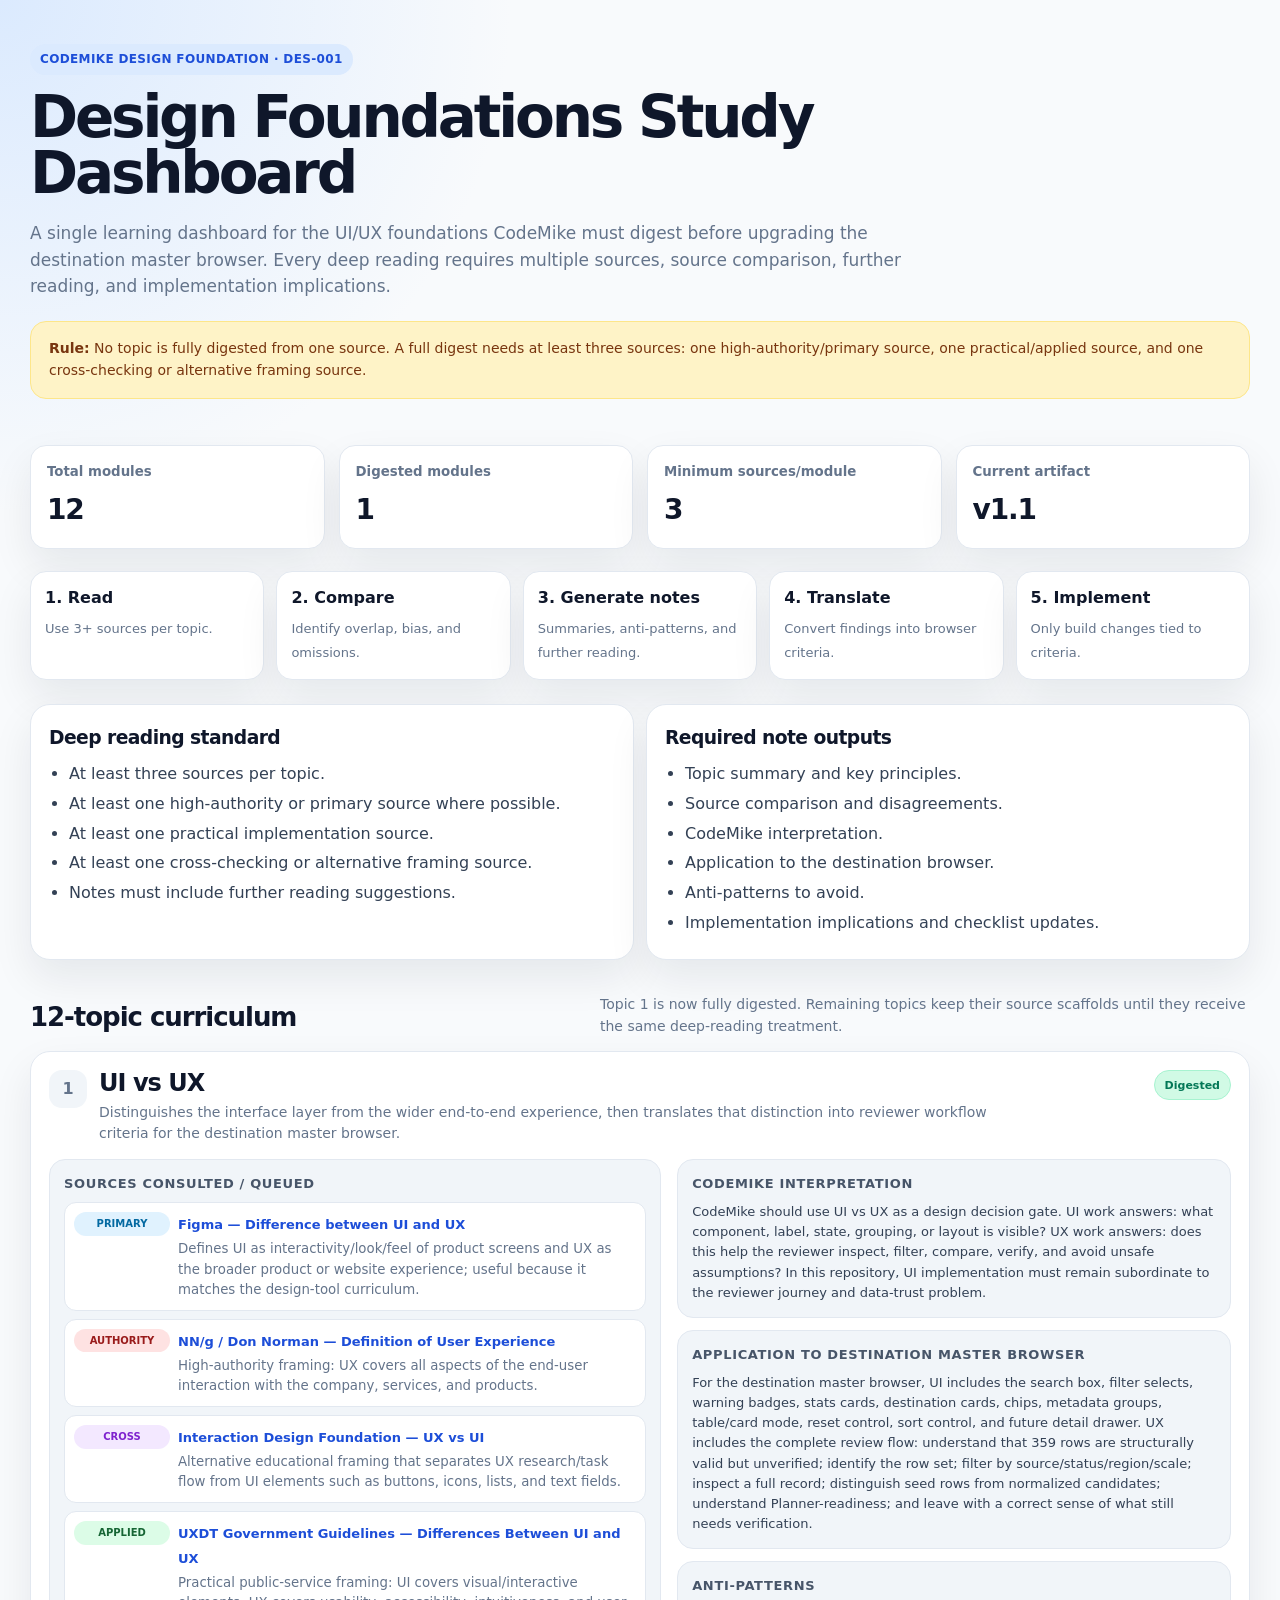
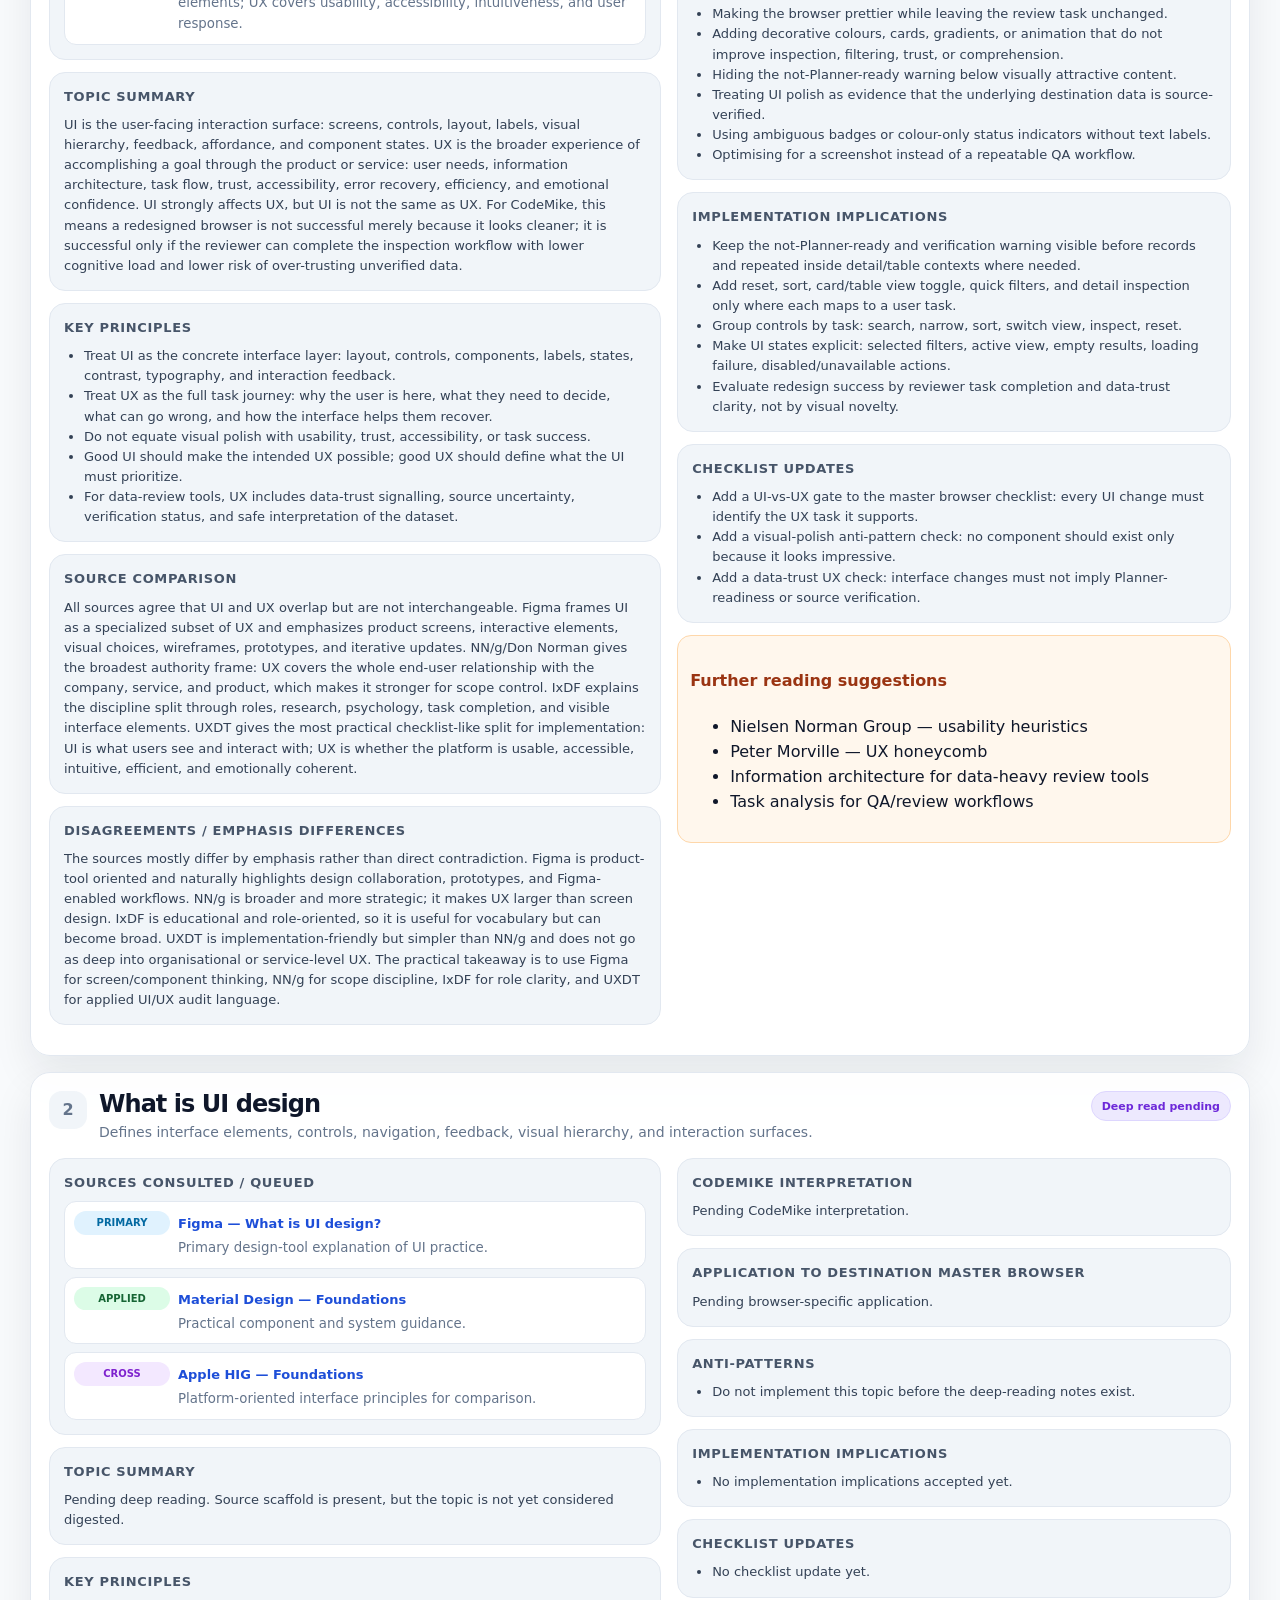
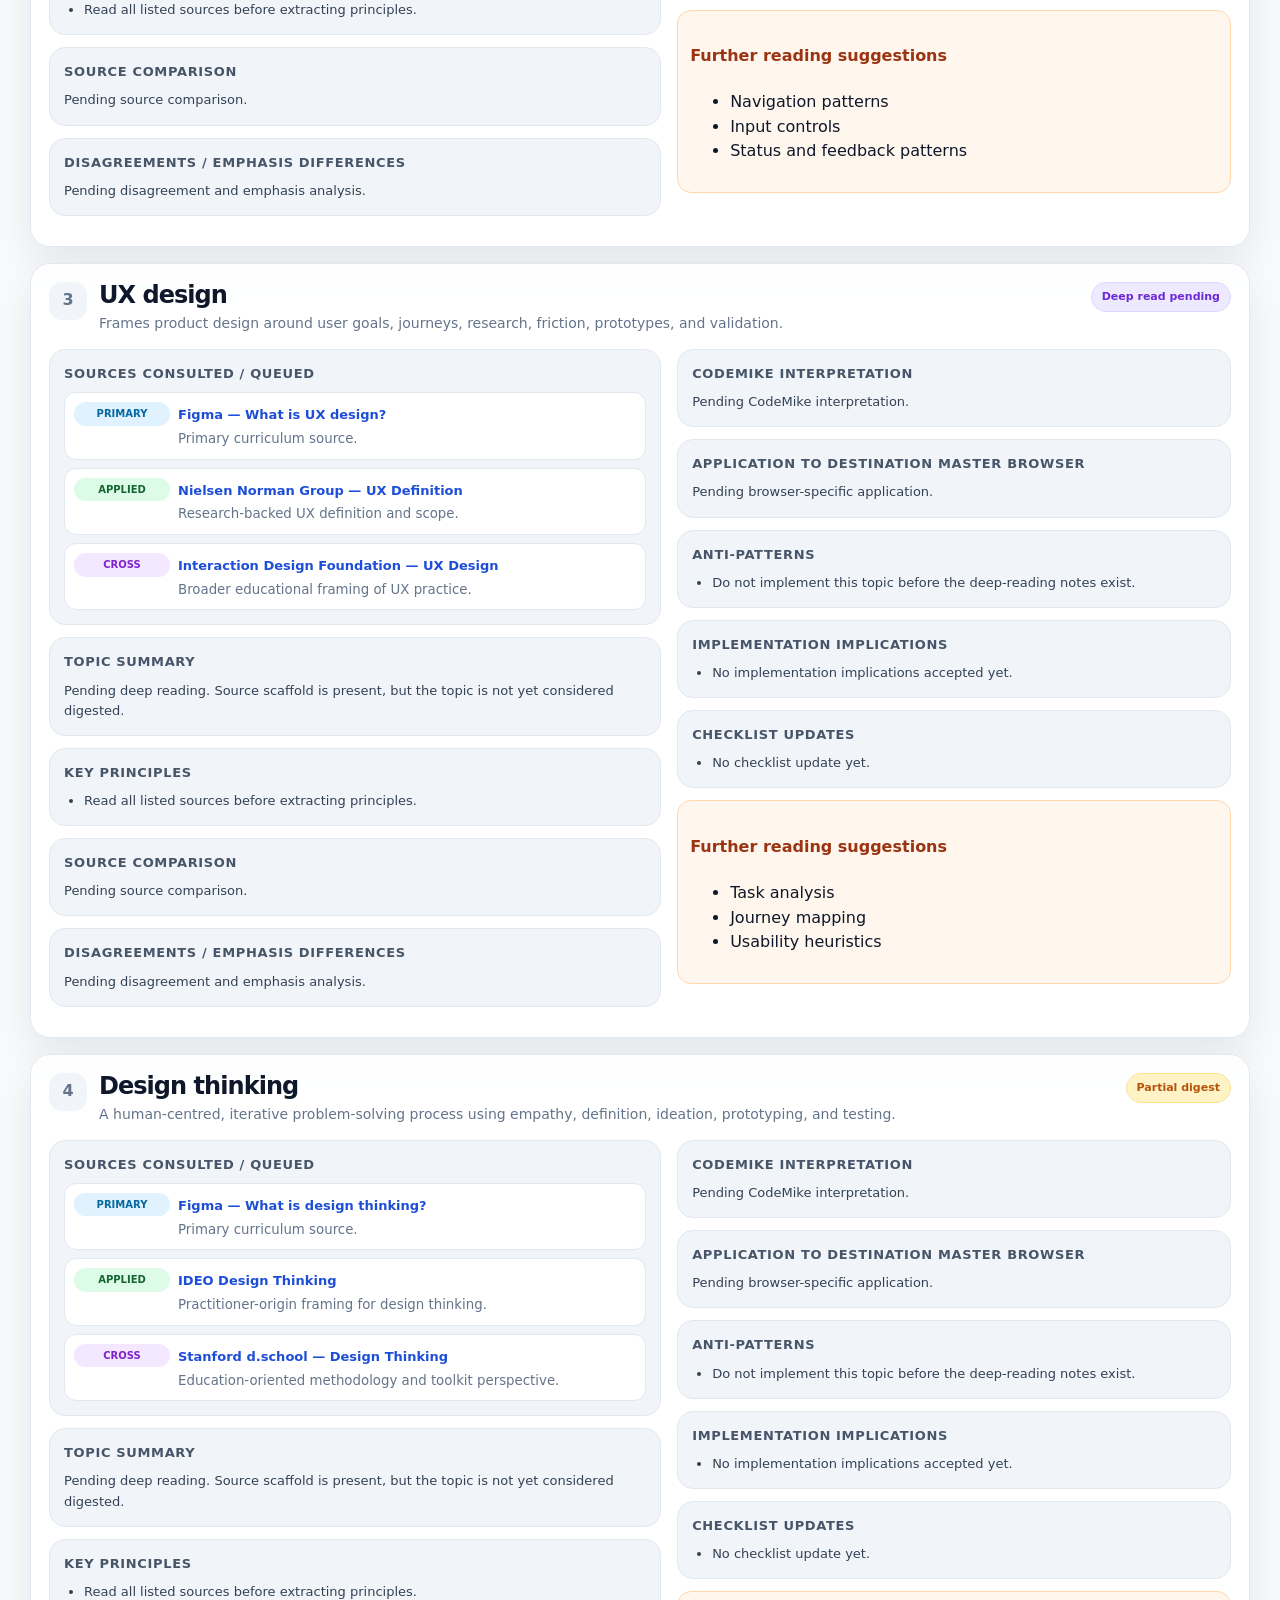
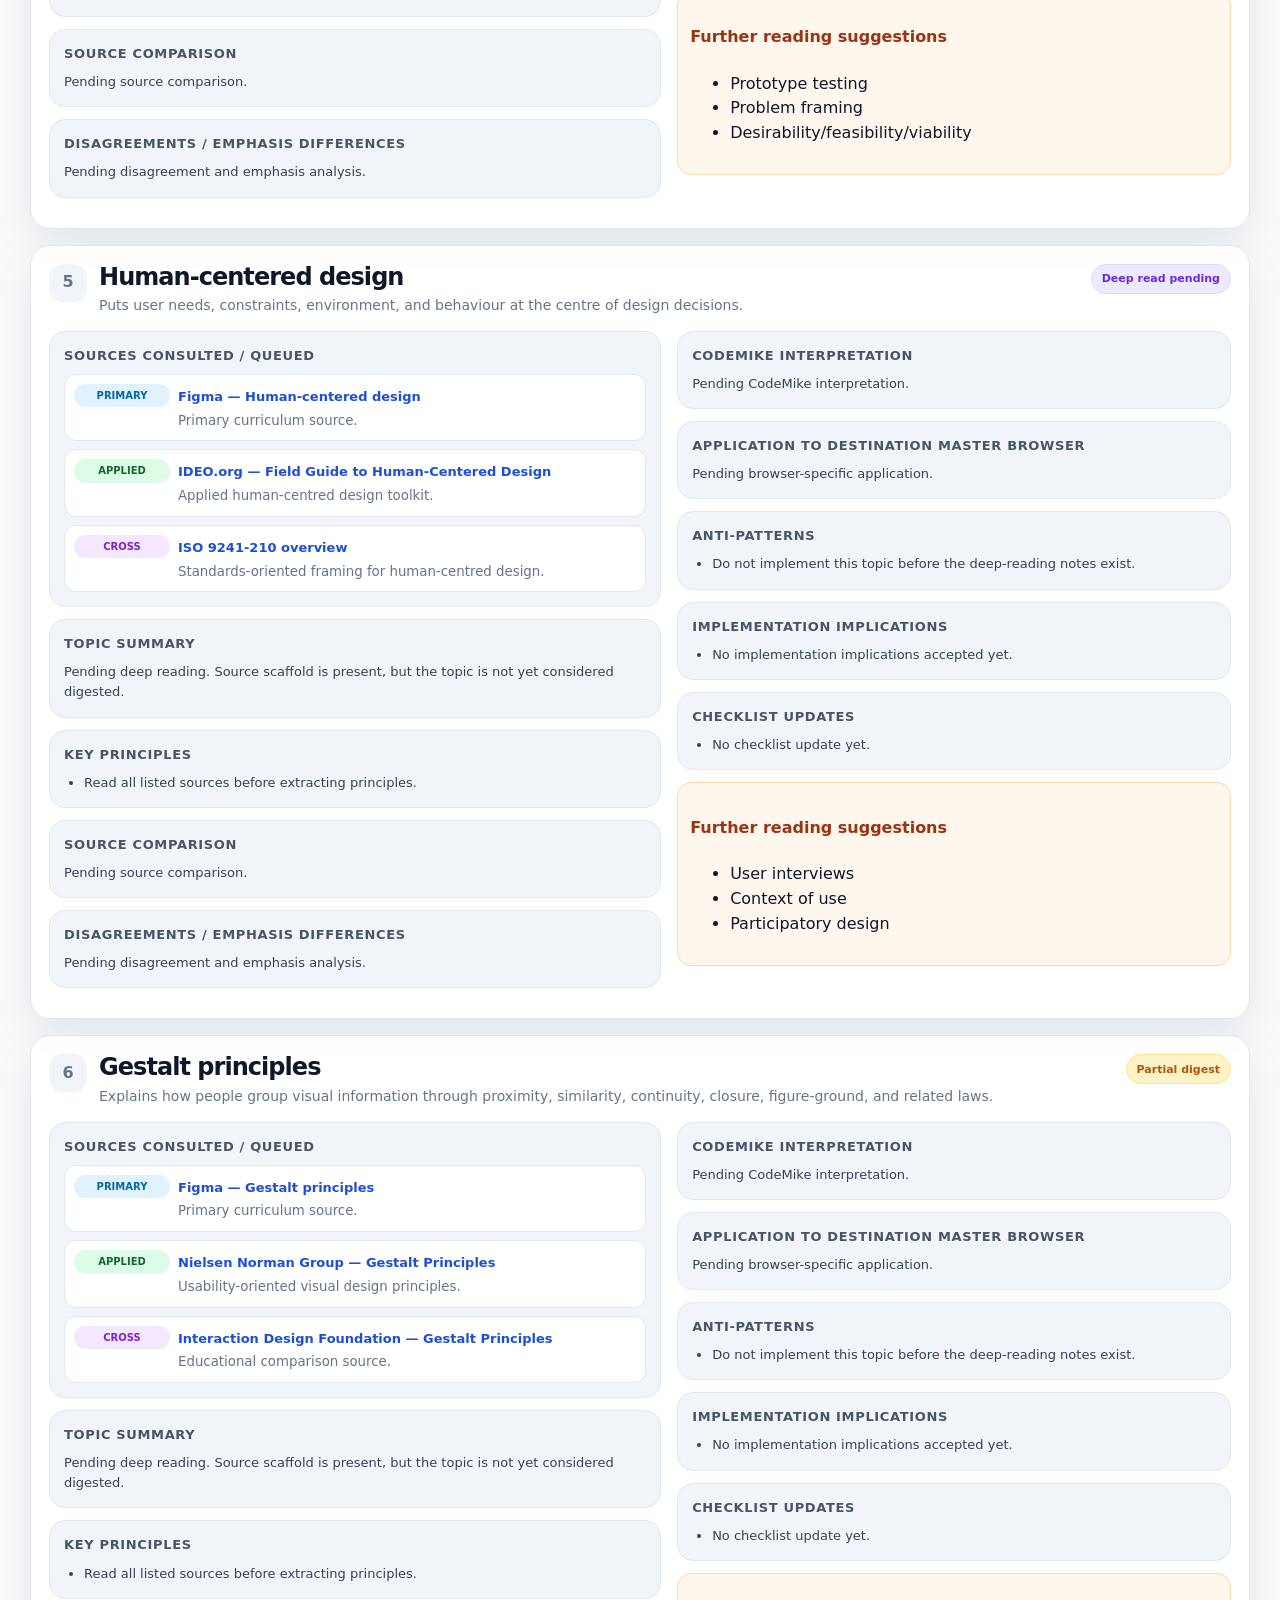
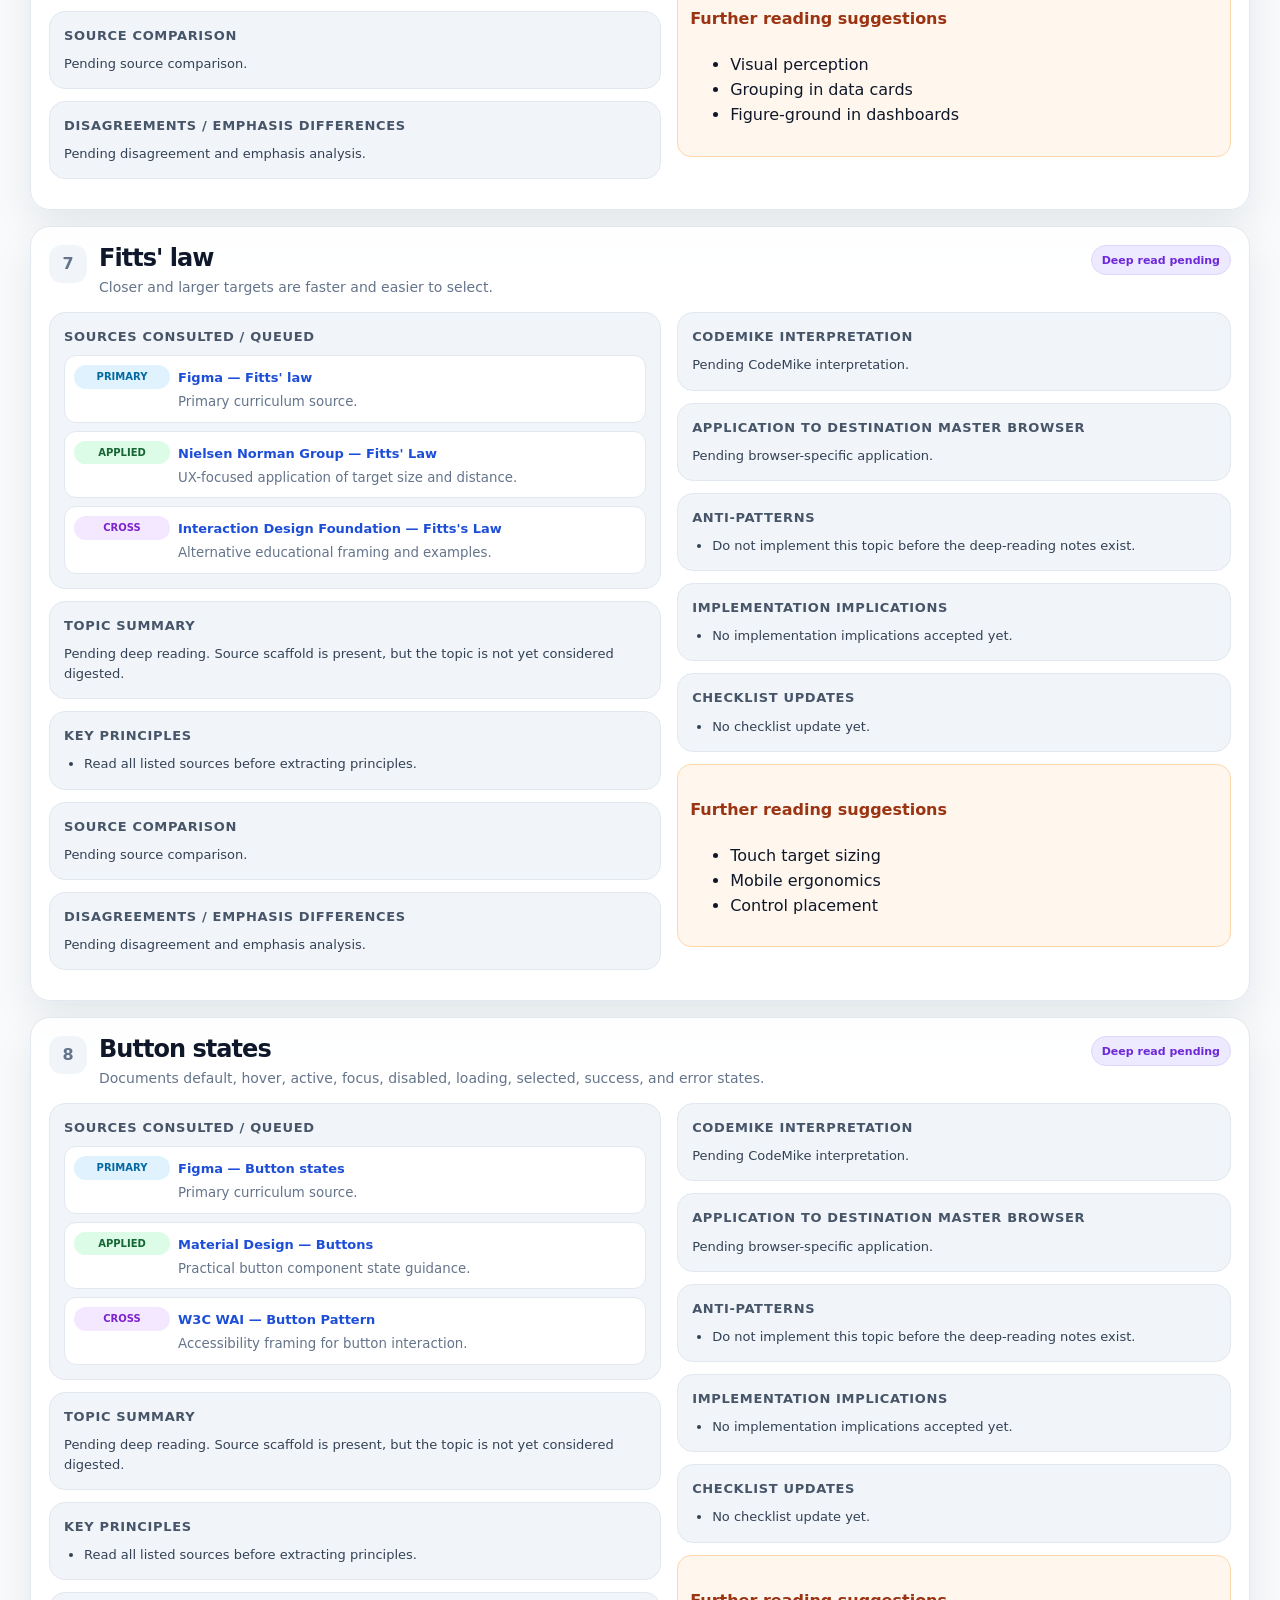
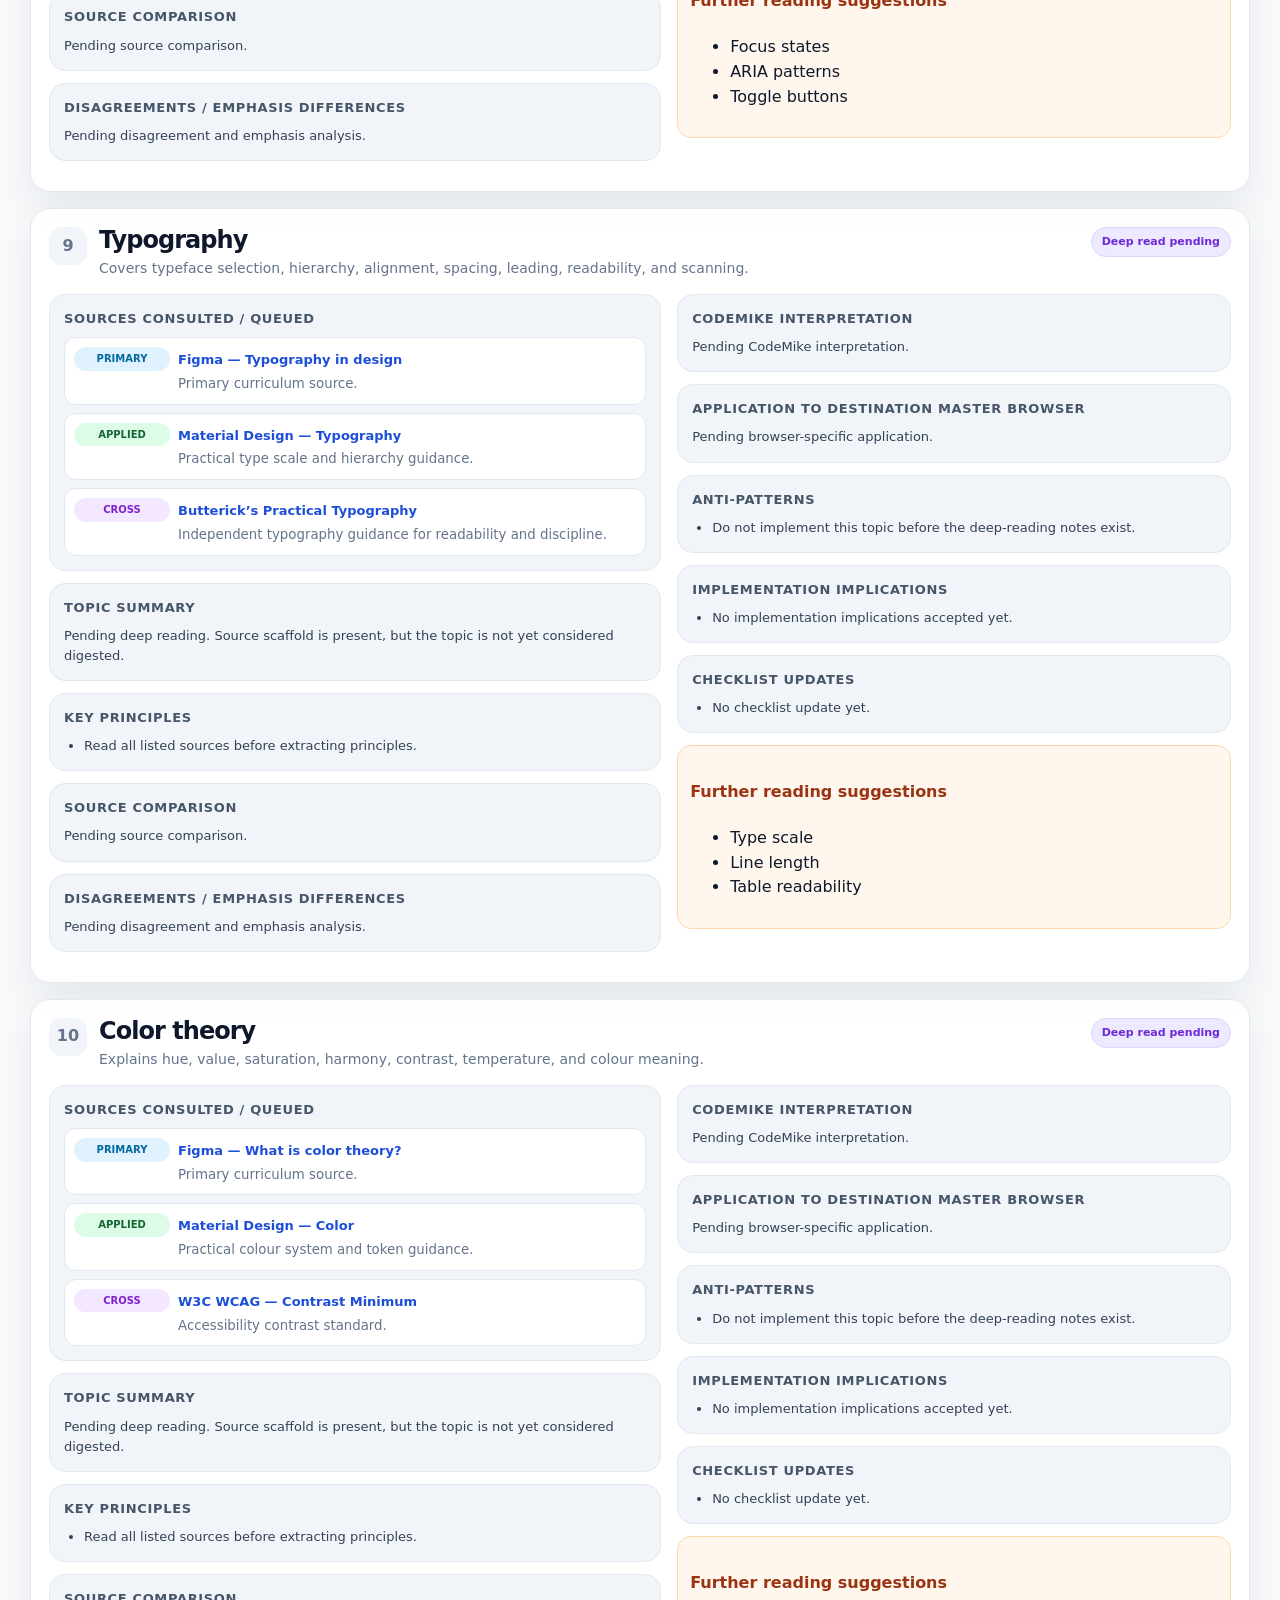
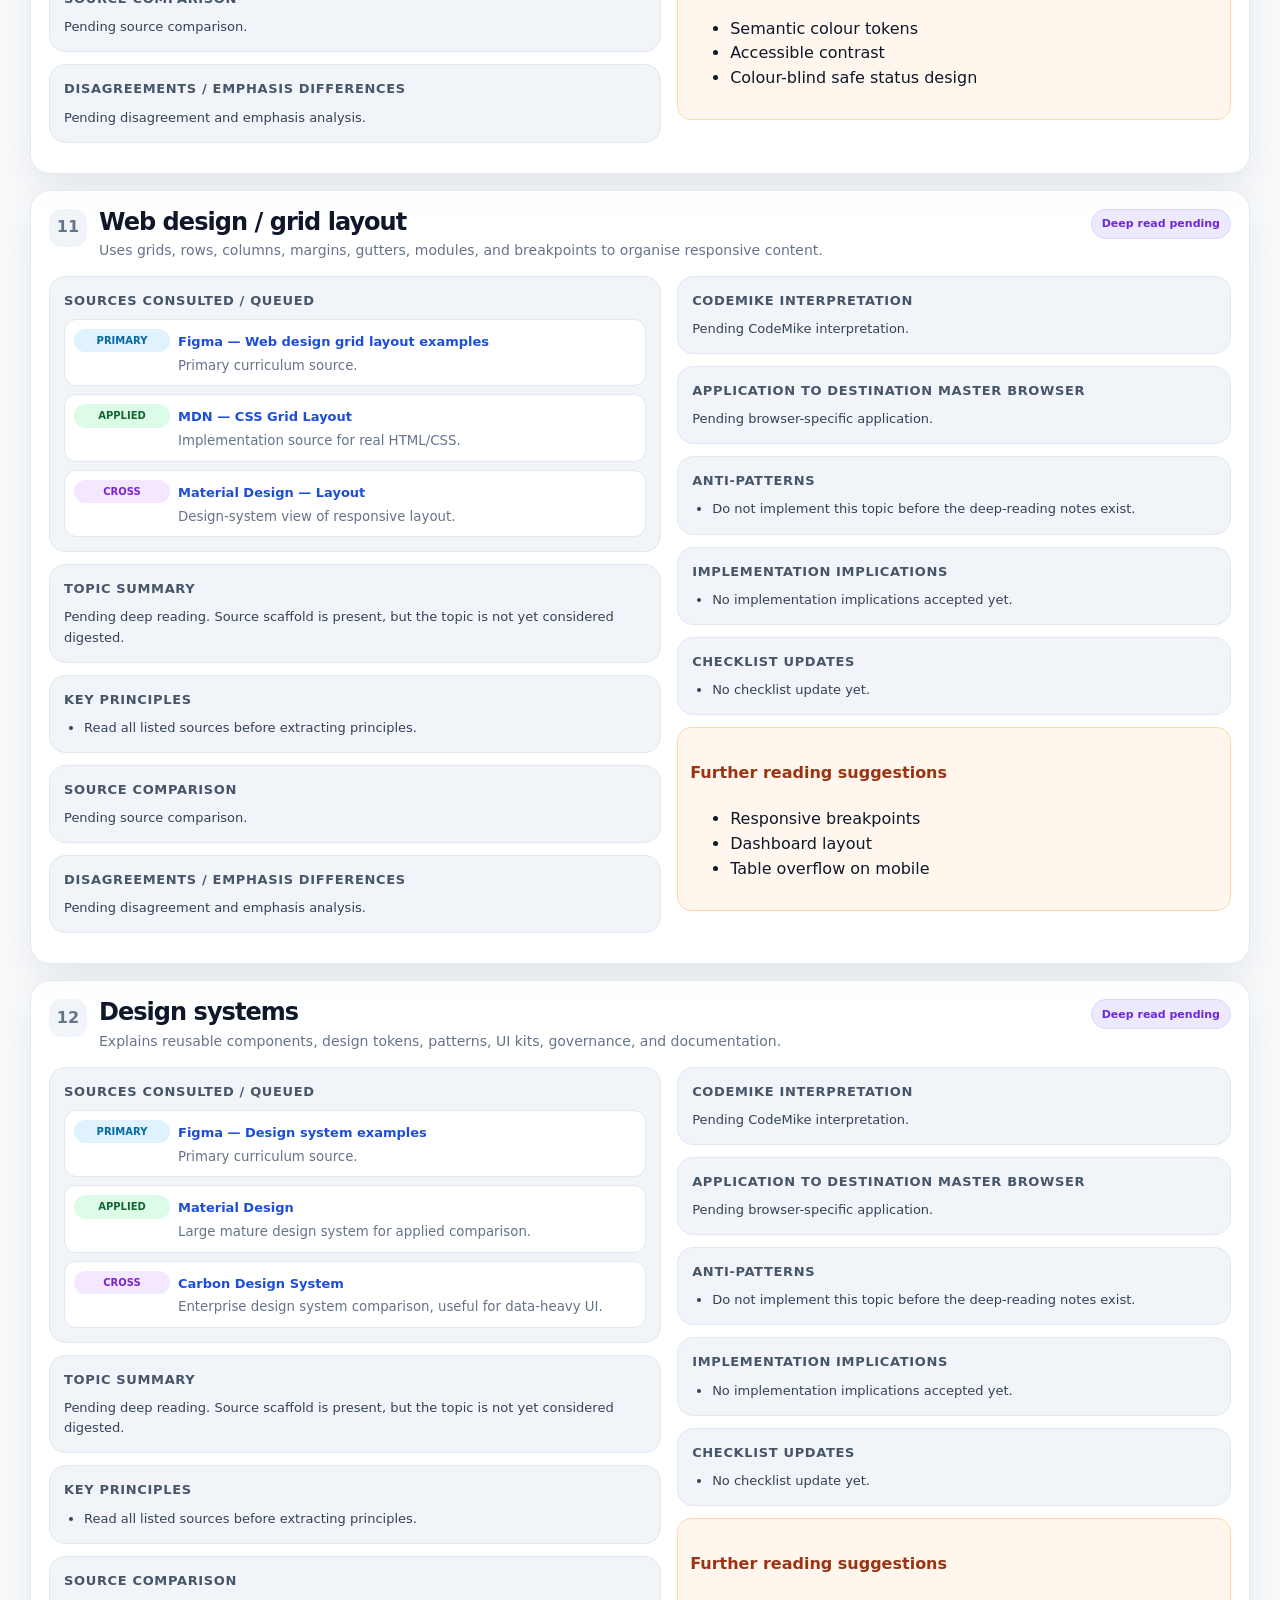
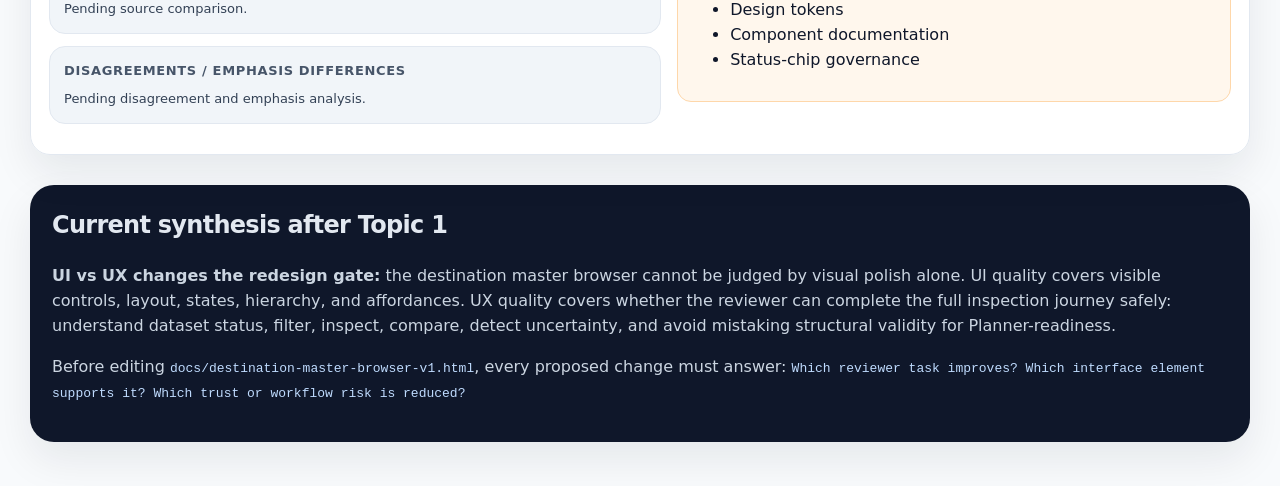
==== docs/design-foundations-v1.html @ 75cae81b "DES-001 Topic 1 close-out: visual verification, dashboard rename, quiz + viva answers Closes four of" ====
<!doctype html>
<html lang="en">
<head>
  <meta charset="utf-8" />
  <meta name="viewport" content="width=device-width, initial-scale=1" />
  <title>CodeMike — Design Foundations Study Dashboard</title>
  <style>
    :root {
      --bg: #f8fafc;
      --ink: #0f172a;
      --muted: #64748b;
      --panel: #ffffff;
      --line: #e2e8f0;
      --soft: #f1f5f9;
      --accent: #2563eb;
      --accent-soft: #dbeafe;
      --warn: #b45309;
      --warn-soft: #fef3c7;
      --good: #047857;
      --good-soft: #d1fae5;
      --todo: #6d28d9;
      --todo-soft: #ede9fe;
      --risk: #be123c;
      --risk-soft: #ffe4e6;
      --radius: 20px;
      --shadow: 0 18px 40px rgba(15, 23, 42, 0.08);
    }

    * { box-sizing: border-box; }

    body {
      margin: 0;
      font-family: Inter, ui-sans-serif, system-ui, -apple-system, BlinkMacSystemFont, "Segoe UI", sans-serif;
      color: var(--ink);
      background: radial-gradient(circle at top left, #dbeafe 0, transparent 32rem), var(--bg);
      line-height: 1.55;
    }

    .wrap { width: min(1220px, calc(100vw - 32px)); margin: 0 auto; }
    header { padding: 44px 0 24px; }

    .eyebrow {
      display: inline-flex;
      padding: 6px 10px;
      border-radius: 999px;
      background: var(--accent-soft);
      color: #1d4ed8;
      font-weight: 800;
      font-size: 12px;
      letter-spacing: .03em;
      text-transform: uppercase;
      margin-bottom: 14px;
    }

    h1 { margin: 0; font-size: clamp(32px, 5vw, 58px); line-height: .98; letter-spacing: -0.055em; max-width: 950px; }
    .lead { color: var(--muted); max-width: 900px; margin: 18px 0 0; font-size: 17px; }
    .notice { margin-top: 22px; padding: 16px 18px; background: var(--warn-soft); color: #78350f; border: 1px solid #fde68a; border-radius: 16px; font-size: 14px; }

    .stats { display: grid; grid-template-columns: repeat(4, 1fr); gap: 14px; margin: 22px 0; }
    .stat { background: var(--panel); border: 1px solid var(--line); border-radius: 16px; padding: 16px; box-shadow: var(--shadow); }
    .stat small { display: block; color: var(--muted); margin-bottom: 6px; font-weight: 700; }
    .stat strong { font-size: 28px; letter-spacing: -0.04em; }

    .section-title { margin: 34px 0 14px; display: flex; justify-content: space-between; gap: 16px; align-items: end; }
    .section-title h2 { margin: 0; font-size: 26px; letter-spacing: -0.04em; }
    .section-title p { margin: 0; color: var(--muted); max-width: 650px; font-size: 14px; }

    .workflow, .rule-grid { display: grid; gap: 12px; }
    .workflow { grid-template-columns: repeat(5, 1fr); margin-bottom: 24px; }
    .rule-grid { grid-template-columns: 1fr 1fr; margin: 24px 0; }
    .step, .rule, .module { background: var(--panel); border: 1px solid var(--line); box-shadow: var(--shadow); }
    .step { border-radius: 16px; padding: 14px; }
    .step strong { display: block; margin-bottom: 5px; }
    .step span { color: var(--muted); font-size: 13px; }
    .rule { border-radius: var(--radius); padding: 18px; }
    .rule h3 { margin: 0 0 10px; letter-spacing: -0.03em; }
    .rule ul { margin: 10px 0 0; padding-left: 20px; color: #334155; }
    .rule li { margin: 5px 0; }

    .module-list { display: grid; gap: 16px; }
    .module { background: rgba(255, 255, 255, 0.94); border-radius: var(--radius); padding: 18px; min-width: 0; }
    .module-head { display: grid; grid-template-columns: auto 1fr auto; gap: 12px; align-items: start; margin-bottom: 14px; }
    .num { width: 38px; height: 38px; border-radius: 13px; display: grid; place-items: center; background: var(--soft); color: var(--muted); font-weight: 900; }
    .status { display: inline-flex; align-items: center; min-height: 30px; border-radius: 999px; padding: 5px 10px; font-size: 11px; font-weight: 850; white-space: nowrap; border: 1px solid transparent; }
    .status.done { background: var(--good-soft); color: var(--good); border-color: #a7f3d0; }
    .status.partial { background: var(--warn-soft); color: var(--warn); border-color: #fde68a; }
    .status.todo { background: var(--todo-soft); color: var(--todo); border-color: #ddd6fe; }
    .module h3 { margin: 0 0 5px; font-size: 24px; line-height: 1.1; letter-spacing: -0.04em; }
    .module .summary { margin: 0; color: var(--muted); font-size: 14px; max-width: 900px; }

    .module-grid { display: grid; grid-template-columns: minmax(0, 1.05fr) minmax(0, .95fr); gap: 16px; align-items: start; }
    .panel { background: var(--soft); border: 1px solid var(--line); border-radius: 16px; padding: 14px; min-width: 0; margin-bottom: 12px; }
    .panel h4 { margin: 0 0 8px; font-size: 13px; text-transform: uppercase; letter-spacing: .05em; color: #475569; }
    .panel p, .panel li { color: #334155; font-size: 13px; }
    .panel p { margin: 0; }
    .panel ul { margin: 8px 0 0; padding-left: 20px; }

    .source-list { display: grid; gap: 8px; }
    .source-row { display: grid; grid-template-columns: 96px 1fr; gap: 8px; align-items: start; padding: 9px; background: white; border: 1px solid var(--line); border-radius: 12px; }
    .source-type { display: inline-flex; justify-content: center; border-radius: 999px; padding: 4px 7px; font-size: 10px; font-weight: 900; text-transform: uppercase; background: #e0f2fe; color: #0369a1; }
    .source-type.applied { background: #dcfce7; color: #166534; }
    .source-type.cross { background: #f3e8ff; color: #7e22ce; }
    .source-type.authority { background: #fee2e2; color: #991b1b; }
    .source-row a { color: #1d4ed8; font-weight: 800; text-decoration: none; font-size: 13px; }
    .source-row a:hover { text-decoration: underline; }
    .source-row small { display: block; color: var(--muted); margin-top: 2px; }

    .note-grid { display: grid; grid-template-columns: repeat(2, minmax(0, 1fr)); gap: 10px; }
    .note { border: 1px dashed #cbd5e1; border-radius: 12px; padding: 10px; background: rgba(255,255,255,0.72); color: #334155; font-size: 13px; }
    .note strong { display: block; color: var(--ink); margin-bottom: 4px; }
    .further { background: #fff7ed; border: 1px solid #fed7aa; border-radius: 14px; padding: 12px; }
    .further h4 { color: #9a3412; }
    .decision { background: #0f172a; color: #e2e8f0; border-radius: 24px; padding: 22px; margin: 30px 0 44px; box-shadow: var(--shadow); }
    .decision h2 { margin-top: 0; letter-spacing: -0.03em; }
    .decision code { color: #bfdbfe; }
    .decision p { color: #cbd5e1; }

    @media (max-width: 980px) {
      .workflow { grid-template-columns: repeat(2, 1fr); }
      .stats { grid-template-columns: repeat(2, 1fr); }
      .section-title { display: block; }
      .section-title p { margin-top: 8px; }
      .rule-grid, .module-grid { grid-template-columns: 1fr; }
    }
    @media (max-width: 640px) {
      .workflow, .stats, .note-grid { grid-template-columns: 1fr; }
      .module-head { grid-template-columns: auto 1fr; }
      .module-head .status { grid-column: 1 / -1; width: fit-content; }
      .source-row { grid-template-columns: 1fr; }
      header { padding-top: 28px; }
    }
  </style>
</head>
<body>
  <header class="wrap">
    <div class="eyebrow">CodeMike Design Foundation · DES-001</div>
    <h1>Design Foundations Study Dashboard</h1>
    <p class="lead">A single learning dashboard for the UI/UX foundations CodeMike must digest before upgrading the destination master browser. Every deep reading requires multiple sources, source comparison, further reading, and implementation implications.</p>
    <div class="notice"><strong>Rule:</strong> No topic is fully digested from one source. A full digest needs at least three sources: one high-authority/primary source, one practical/applied source, and one cross-checking or alternative framing source.</div>
  </header>

  <main class="wrap">
    <section class="stats">
      <div class="stat"><small>Total modules</small><strong>12</strong></div>
      <div class="stat"><small>Digested modules</small><strong>1</strong></div>
      <div class="stat"><small>Minimum sources/module</small><strong>3</strong></div>
      <div class="stat"><small>Current artifact</small><strong>v1.1</strong></div>
    </section>

    <section class="workflow">
      <div class="step"><strong>1. Read</strong><span>Use 3+ sources per topic.</span></div>
      <div class="step"><strong>2. Compare</strong><span>Identify overlap, bias, and omissions.</span></div>
      <div class="step"><strong>3. Generate notes</strong><span>Summaries, anti-patterns, and further reading.</span></div>
      <div class="step"><strong>4. Translate</strong><span>Convert findings into browser criteria.</span></div>
      <div class="step"><strong>5. Implement</strong><span>Only build changes tied to criteria.</span></div>
    </section>

    <section class="rule-grid">
      <article class="rule">
        <h3>Deep reading standard</h3>
        <ul>
          <li>At least three sources per topic.</li>
          <li>At least one high-authority or primary source where possible.</li>
          <li>At least one practical implementation source.</li>
          <li>At least one cross-checking or alternative framing source.</li>
          <li>Notes must include further reading suggestions.</li>
        </ul>
      </article>
      <article class="rule">
        <h3>Required note outputs</h3>
        <ul>
          <li>Topic summary and key principles.</li>
          <li>Source comparison and disagreements.</li>
          <li>CodeMike interpretation.</li>
          <li>Application to the destination browser.</li>
          <li>Anti-patterns to avoid.</li>
          <li>Implementation implications and checklist updates.</li>
        </ul>
      </article>
    </section>

    <div class="section-title">
      <h2>12-topic curriculum</h2>
      <p>Topic 1 is now fully digested. Remaining topics keep their source scaffolds until they receive the same deep-reading treatment.</p>
    </div>

    <section class="module-list" id="modules"></section>

    <section class="decision">
      <h2>Current synthesis after Topic 1</h2>
      <p><strong>UI vs UX changes the redesign gate:</strong> the destination master browser cannot be judged by visual polish alone. UI quality covers visible controls, layout, states, hierarchy, and affordances. UX quality covers whether the reviewer can complete the full inspection journey safely: understand dataset status, filter, inspect, compare, detect uncertainty, and avoid mistaking structural validity for Planner-readiness.</p>
      <p>Before editing <code>docs/destination-master-browser-v1.html</code>, every proposed change must answer: <code>Which reviewer task improves? Which interface element supports it? Which trust or workflow risk is reduced?</code></p>
    </section>
  </main>

  <script>
    const pendingNotes = {
      summary: 'Pending deep reading. Source scaffold is present, but the topic is not yet considered digested.',
      principles: ['Read all listed sources before extracting principles.'],
      comparison: 'Pending source comparison.',
      disagreements: 'Pending disagreement and emphasis analysis.',
      interpretation: 'Pending CodeMike interpretation.',
      application: 'Pending browser-specific application.',
      antiPatterns: ['Do not implement this topic before the deep-reading notes exist.'],
      implementation: ['No implementation implications accepted yet.'],
      checklist: ['No checklist update yet.']
    };

    const modules = [
      {
        title: 'UI vs UX',
        status: 'done',
        summary: 'Distinguishes the interface layer from the wider end-to-end experience, then translates that distinction into reviewer workflow criteria for the destination master browser.',
        sources: [
          ['Primary', 'Figma — Difference between UI and UX', 'https://www.figma.com/resource-library/difference-between-ui-and-ux/', 'Defines UI as interactivity/look/feel of product screens and UX as the broader product or website experience; useful because it matches the design-tool curriculum.'],
          ['Authority', 'NN/g / Don Norman — Definition of User Experience', 'https://www.nngroup.com/articles/definition-user-experience/', 'High-authority framing: UX covers all aspects of the end-user interaction with the company, services, and products.'],
          ['Cross', 'Interaction Design Foundation — UX vs UI', 'https://www.interaction-design.org/literature/article/ux-vs-ui-what-s-the-difference', 'Alternative educational framing that separates UX research/task flow from UI elements such as buttons, icons, lists, and text fields.'],
          ['Applied', 'UXDT Government Guidelines — Differences Between UI and UX', 'https://www.uxdt.nic.in/guidelines/understanding-ux/differences-between-ui-and-ux/', 'Practical public-service framing: UI covers visual/interactive elements; UX covers usability, accessibility, intuitiveness, and user response.']
        ],
        notes: {
          summary: 'UI is the user-facing interaction surface: screens, controls, layout, labels, visual hierarchy, feedback, affordance, and component states. UX is the broader experience of accomplishing a goal through the product or service: user needs, information architecture, task flow, trust, accessibility, error recovery, efficiency, and emotional confidence. UI strongly affects UX, but UI is not the same as UX. For CodeMike, this means a redesigned browser is not successful merely because it looks cleaner; it is successful only if the reviewer can complete the inspection workflow with lower cognitive load and lower risk of over-trusting unverified data.',
          principles: [
            'Treat UI as the concrete interface layer: layout, controls, components, labels, states, contrast, typography, and interaction feedback.',
            'Treat UX as the full task journey: why the user is here, what they need to decide, what can go wrong, and how the interface helps them recover.',
            'Do not equate visual polish with usability, trust, accessibility, or task success.',
            'Good UI should make the intended UX possible; good UX should define what the UI must prioritize.',
            'For data-review tools, UX includes data-trust signalling, source uncertainty, verification status, and safe interpretation of the dataset.'
          ],
          comparison: 'All sources agree that UI and UX overlap but are not interchangeable. Figma frames UI as a specialized subset of UX and emphasizes product screens, interactive elements, visual choices, wireframes, prototypes, and iterative updates. NN/g/Don Norman gives the broadest authority frame: UX covers the whole end-user relationship with the company, service, and product, which makes it stronger for scope control. IxDF explains the discipline split through roles, research, psychology, task completion, and visible interface elements. UXDT gives the most practical checklist-like split for implementation: UI is what users see and interact with; UX is whether the platform is usable, accessible, intuitive, efficient, and emotionally coherent.',
          disagreements: 'The sources mostly differ by emphasis rather than direct contradiction. Figma is product-tool oriented and naturally highlights design collaboration, prototypes, and Figma-enabled workflows. NN/g is broader and more strategic; it makes UX larger than screen design. IxDF is educational and role-oriented, so it is useful for vocabulary but can become broad. UXDT is implementation-friendly but simpler than NN/g and does not go as deep into organisational or service-level UX. The practical takeaway is to use Figma for screen/component thinking, NN/g for scope discipline, IxDF for role clarity, and UXDT for applied UI/UX audit language.',
          interpretation: 'CodeMike should use UI vs UX as a design decision gate. UI work answers: what component, label, state, grouping, or layout is visible? UX work answers: does this help the reviewer inspect, filter, compare, verify, and avoid unsafe assumptions? In this repository, UI implementation must remain subordinate to the reviewer journey and data-trust problem.',
          application: 'For the destination master browser, UI includes the search box, filter selects, warning badges, stats cards, destination cards, chips, metadata groups, table/card mode, reset control, sort control, and future detail drawer. UX includes the complete review flow: understand that 359 rows are structurally valid but unverified; identify the row set; filter by source/status/region/scale; inspect a full record; distinguish seed rows from normalized candidates; understand Planner-readiness; and leave with a correct sense of what still needs verification.',
          antiPatterns: [
            'Making the browser prettier while leaving the review task unchanged.',
            'Adding decorative colours, cards, gradients, or animation that do not improve inspection, filtering, trust, or comprehension.',
            'Hiding the not-Planner-ready warning below visually attractive content.',
            'Treating UI polish as evidence that the underlying destination data is source-verified.',
            'Using ambiguous badges or colour-only status indicators without text labels.',
            'Optimising for a screenshot instead of a repeatable QA workflow.'
          ],
          implementation: [
            'Keep the not-Planner-ready and verification warning visible before records and repeated inside detail/table contexts where needed.',
            'Add reset, sort, card/table view toggle, quick filters, and detail inspection only where each maps to a user task.',
            'Group controls by task: search, narrow, sort, switch view, inspect, reset.',
            'Make UI states explicit: selected filters, active view, empty results, loading failure, disabled/unavailable actions.',
            'Evaluate redesign success by reviewer task completion and data-trust clarity, not by visual novelty.'
          ],
          checklist: [
            'Add a UI-vs-UX gate to the master browser checklist: every UI change must identify the UX task it supports.',
            'Add a visual-polish anti-pattern check: no component should exist only because it looks impressive.',
            'Add a data-trust UX check: interface changes must not imply Planner-readiness or source verification.'
          ]
        },
        further: ['Nielsen Norman Group — usability heuristics', 'Peter Morville — UX honeycomb', 'Information architecture for data-heavy review tools', 'Task analysis for QA/review workflows']
      },
      {
        title: 'What is UI design', status: 'todo', summary: 'Defines interface elements, controls, navigation, feedback, visual hierarchy, and interaction surfaces.',
        sources: [['Primary', 'Figma — What is UI design?', 'https://www.figma.com/resource-library/what-is-ui-design/', 'Primary design-tool explanation of UI practice.'], ['Applied', 'Material Design — Foundations', 'https://m3.material.io/foundations', 'Practical component and system guidance.'], ['Cross', 'Apple HIG — Foundations', 'https://developer.apple.com/design/human-interface-guidelines/foundations', 'Platform-oriented interface principles for comparison.']],
        notes: pendingNotes, further: ['Navigation patterns', 'Input controls', 'Status and feedback patterns']
      },
      {
        title: 'UX design', status: 'todo', summary: 'Frames product design around user goals, journeys, research, friction, prototypes, and validation.',
        sources: [['Primary', 'Figma — What is UX design?', 'https://www.figma.com/resource-library/what-is-ux-design/', 'Primary curriculum source.'], ['Applied', 'Nielsen Norman Group — UX Definition', 'https://www.nngroup.com/articles/definition-user-experience/', 'Research-backed UX definition and scope.'], ['Cross', 'Interaction Design Foundation — UX Design', 'https://www.interaction-design.org/literature/topics/ux-design', 'Broader educational framing of UX practice.']],
        notes: pendingNotes, further: ['Task analysis', 'Journey mapping', 'Usability heuristics']
      },
      {
        title: 'Design thinking', status: 'partial', summary: 'A human-centred, iterative problem-solving process using empathy, definition, ideation, prototyping, and testing.',
        sources: [['Primary', 'Figma — What is design thinking?', 'https://www.figma.com/resource-library/what-is-design-thinking/', 'Primary curriculum source.'], ['Applied', 'IDEO Design Thinking', 'https://designthinking.ideo.com/', 'Practitioner-origin framing for design thinking.'], ['Cross', 'Stanford d.school — Design Thinking', 'https://dschool.stanford.edu/resources', 'Education-oriented methodology and toolkit perspective.']],
        notes: pendingNotes, further: ['Prototype testing', 'Problem framing', 'Desirability/feasibility/viability']
      },
      {
        title: 'Human-centered design', status: 'todo', summary: 'Puts user needs, constraints, environment, and behaviour at the centre of design decisions.',
        sources: [['Primary', 'Figma — Human-centered design', 'https://www.figma.com/resource-library/human-centered-design/', 'Primary curriculum source.'], ['Applied', 'IDEO.org — Field Guide to Human-Centered Design', 'https://www.designkit.org/', 'Applied human-centred design toolkit.'], ['Cross', 'ISO 9241-210 overview', 'https://www.iso.org/standard/77520.html', 'Standards-oriented framing for human-centred design.']],
        notes: pendingNotes, further: ['User interviews', 'Context of use', 'Participatory design']
      },
      {
        title: 'Gestalt principles', status: 'partial', summary: 'Explains how people group visual information through proximity, similarity, continuity, closure, figure-ground, and related laws.',
        sources: [['Primary', 'Figma — Gestalt principles', 'https://www.figma.com/resource-library/gestalt-principles/', 'Primary curriculum source.'], ['Applied', 'Nielsen Norman Group — Gestalt Principles', 'https://www.nngroup.com/articles/principles-visual-design/', 'Usability-oriented visual design principles.'], ['Cross', 'Interaction Design Foundation — Gestalt Principles', 'https://www.interaction-design.org/literature/topics/gestalt-principles', 'Educational comparison source.']],
        notes: pendingNotes, further: ['Visual perception', 'Grouping in data cards', 'Figure-ground in dashboards']
      },
      {
        title: "Fitts' law", status: 'todo', summary: 'Closer and larger targets are faster and easier to select.',
        sources: [['Primary', "Figma — Fitts' law", 'https://www.figma.com/resource-library/fitts-law/', 'Primary curriculum source.'], ['Applied', "Nielsen Norman Group — Fitts' Law", 'https://www.nngroup.com/articles/fitts-law/', 'UX-focused application of target size and distance.'], ['Cross', "Interaction Design Foundation — Fitts's Law", 'https://www.interaction-design.org/literature/topics/fitts-law', 'Alternative educational framing and examples.']],
        notes: pendingNotes, further: ['Touch target sizing', 'Mobile ergonomics', 'Control placement']
      },
      {
        title: 'Button states', status: 'todo', summary: 'Documents default, hover, active, focus, disabled, loading, selected, success, and error states.',
        sources: [['Primary', 'Figma — Button states', 'https://www.figma.com/resource-library/button-states/', 'Primary curriculum source.'], ['Applied', 'Material Design — Buttons', 'https://m3.material.io/components/buttons/overview', 'Practical button component state guidance.'], ['Cross', 'W3C WAI — Button Pattern', 'https://www.w3.org/WAI/ARIA/apg/patterns/button/', 'Accessibility framing for button interaction.']],
        notes: pendingNotes, further: ['Focus states', 'ARIA patterns', 'Toggle buttons']
      },
      {
        title: 'Typography', status: 'todo', summary: 'Covers typeface selection, hierarchy, alignment, spacing, leading, readability, and scanning.',
        sources: [['Primary', 'Figma — Typography in design', 'https://www.figma.com/resource-library/typography-in-design/', 'Primary curriculum source.'], ['Applied', 'Material Design — Typography', 'https://m3.material.io/styles/typography/overview', 'Practical type scale and hierarchy guidance.'], ['Cross', 'Butterick’s Practical Typography', 'https://practicaltypography.com/', 'Independent typography guidance for readability and discipline.']],
        notes: pendingNotes, further: ['Type scale', 'Line length', 'Table readability']
      },
      {
        title: 'Color theory', status: 'todo', summary: 'Explains hue, value, saturation, harmony, contrast, temperature, and colour meaning.',
        sources: [['Primary', 'Figma — What is color theory?', 'https://www.figma.com/resource-library/what-is-color-theory/', 'Primary curriculum source.'], ['Applied', 'Material Design — Color', 'https://m3.material.io/styles/color/overview', 'Practical colour system and token guidance.'], ['Cross', 'W3C WCAG — Contrast Minimum', 'https://www.w3.org/WAI/WCAG22/Understanding/contrast-minimum.html', 'Accessibility contrast standard.']],
        notes: pendingNotes, further: ['Semantic colour tokens', 'Accessible contrast', 'Colour-blind safe status design']
      },
      {
        title: 'Web design / grid layout', status: 'todo', summary: 'Uses grids, rows, columns, margins, gutters, modules, and breakpoints to organise responsive content.',
        sources: [['Primary', 'Figma — Web design grid layout examples', 'https://www.figma.com/resource-library/web-design-grid-layout-examples/', 'Primary curriculum source.'], ['Applied', 'MDN — CSS Grid Layout', 'https://developer.mozilla.org/en-US/docs/Web/CSS/CSS_grid_layout', 'Implementation source for real HTML/CSS.'], ['Cross', 'Material Design — Layout', 'https://m3.material.io/foundations/layout/understanding-layout/overview', 'Design-system view of responsive layout.']],
        notes: pendingNotes, further: ['Responsive breakpoints', 'Dashboard layout', 'Table overflow on mobile']
      },
      {
        title: 'Design systems', status: 'todo', summary: 'Explains reusable components, design tokens, patterns, UI kits, governance, and documentation.',
        sources: [['Primary', 'Figma — Design system examples', 'https://www.figma.com/resource-library/design-system-examples/', 'Primary curriculum source.'], ['Applied', 'Material Design', 'https://m3.material.io/', 'Large mature design system for applied comparison.'], ['Cross', 'Carbon Design System', 'https://carbondesignsystem.com/', 'Enterprise design system comparison, useful for data-heavy UI.']],
        notes: pendingNotes, further: ['Design tokens', 'Component documentation', 'Status-chip governance']
      }
    ];

    const container = document.getElementById('modules');

    function statusLabel(status) {
      if (status === 'partial') return 'Partial digest';
      if (status === 'done') return 'Digested';
      return 'Deep read pending';
    }

    function sourceClass(type) {
      const lower = type.toLowerCase();
      if (lower.includes('applied')) return 'applied';
      if (lower.includes('cross')) return 'cross';
      if (lower.includes('authority')) return 'authority';
      return '';
    }

    function list(items) {
      return `<ul>${items.map(item => `<li>${escapeHtml(item)}</li>`).join('')}</ul>`;
    }

    container.innerHTML = modules.map((module, index) => `
      <article class="module">
        <div class="module-head">
          <div class="num">${index + 1}</div>
          <div>
            <h3>${escapeHtml(module.title)}</h3>
            <p class="summary">${escapeHtml(module.summary)}</p>
          </div>
          <span class="status ${module.status}">${statusLabel(module.status)}</span>
        </div>

        <div class="module-grid">
          <div>
            <div class="panel">
              <h4>Sources consulted / queued</h4>
              <div class="source-list">
                ${module.sources.map(([type, label, href, why]) => `
                  <div class="source-row">
                    <span class="source-type ${sourceClass(type)}">${escapeHtml(type)}</span>
                    <div>
                      <a href="${href}" target="_blank" rel="noreferrer">${escapeHtml(label)}</a>
                      <small>${escapeHtml(why)}</small>
                    </div>
                  </div>
                `).join('')}
              </div>
            </div>
            <div class="panel">
              <h4>Topic summary</h4>
              <p>${escapeHtml(module.notes.summary)}</p>
            </div>
            <div class="panel">
              <h4>Key principles</h4>
              ${list(module.notes.principles)}
            </div>
            <div class="panel">
              <h4>Source comparison</h4>
              <p>${escapeHtml(module.notes.comparison)}</p>
            </div>
            <div class="panel">
              <h4>Disagreements / emphasis differences</h4>
              <p>${escapeHtml(module.notes.disagreements)}</p>
            </div>
          </div>

          <div>
            <div class="panel">
              <h4>CodeMike interpretation</h4>
              <p>${escapeHtml(module.notes.interpretation)}</p>
            </div>
            <div class="panel">
              <h4>Application to destination master browser</h4>
              <p>${escapeHtml(module.notes.application)}</p>
            </div>
            <div class="panel">
              <h4>Anti-patterns</h4>
              ${list(module.notes.antiPatterns)}
            </div>
            <div class="panel">
              <h4>Implementation implications</h4>
              ${list(module.notes.implementation)}
            </div>
            <div class="panel">
              <h4>Checklist updates</h4>
              ${list(module.notes.checklist)}
            </div>
            <div class="further">
              <h4>Further reading suggestions</h4>
              ${list(module.further)}
            </div>
          </div>
        </div>
      </article>
    `).join('');

    function escapeHtml(value) {
      return String(value)
        .replaceAll('&', '&amp;')
        .replaceAll('<', '&lt;')
        .replaceAll('>', '&gt;')
        .replaceAll('"', '&quot;')
        .replaceAll("'", '&#039;');
    }
  </script>
</body>
</html>
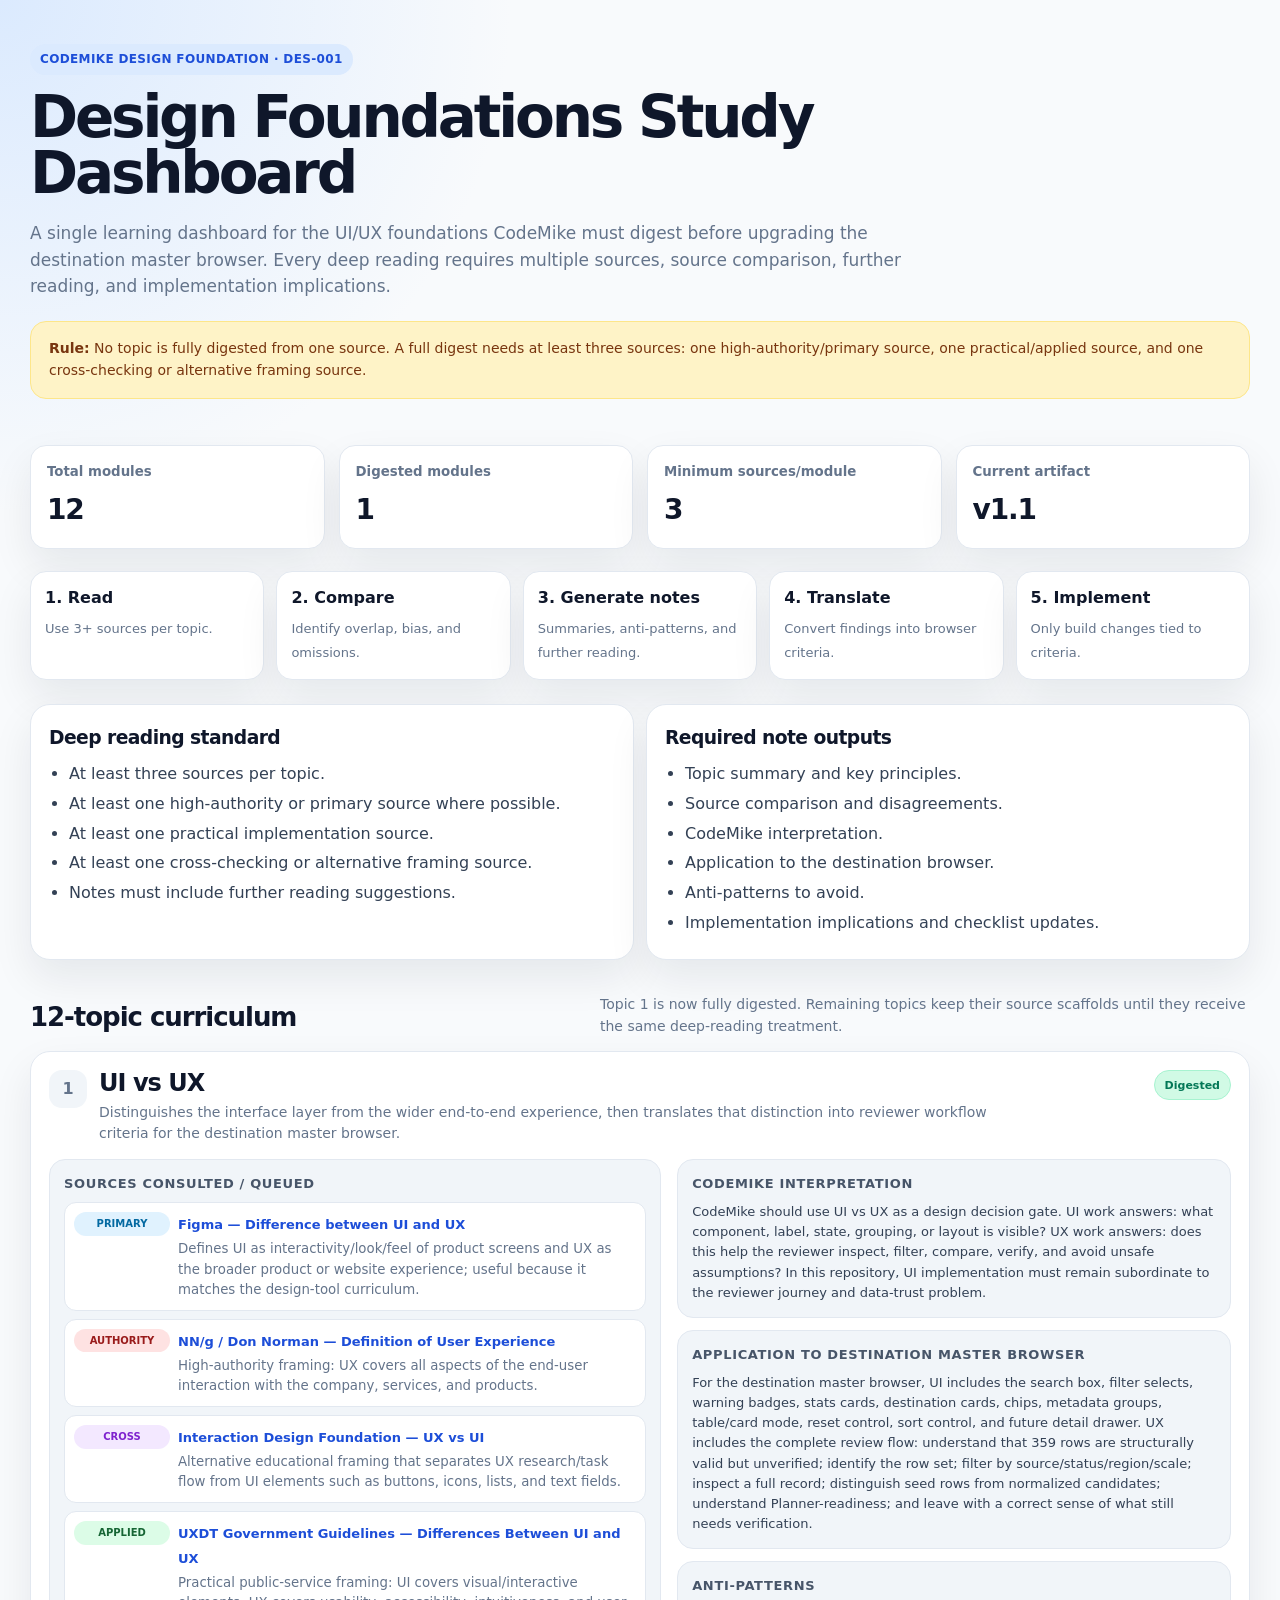
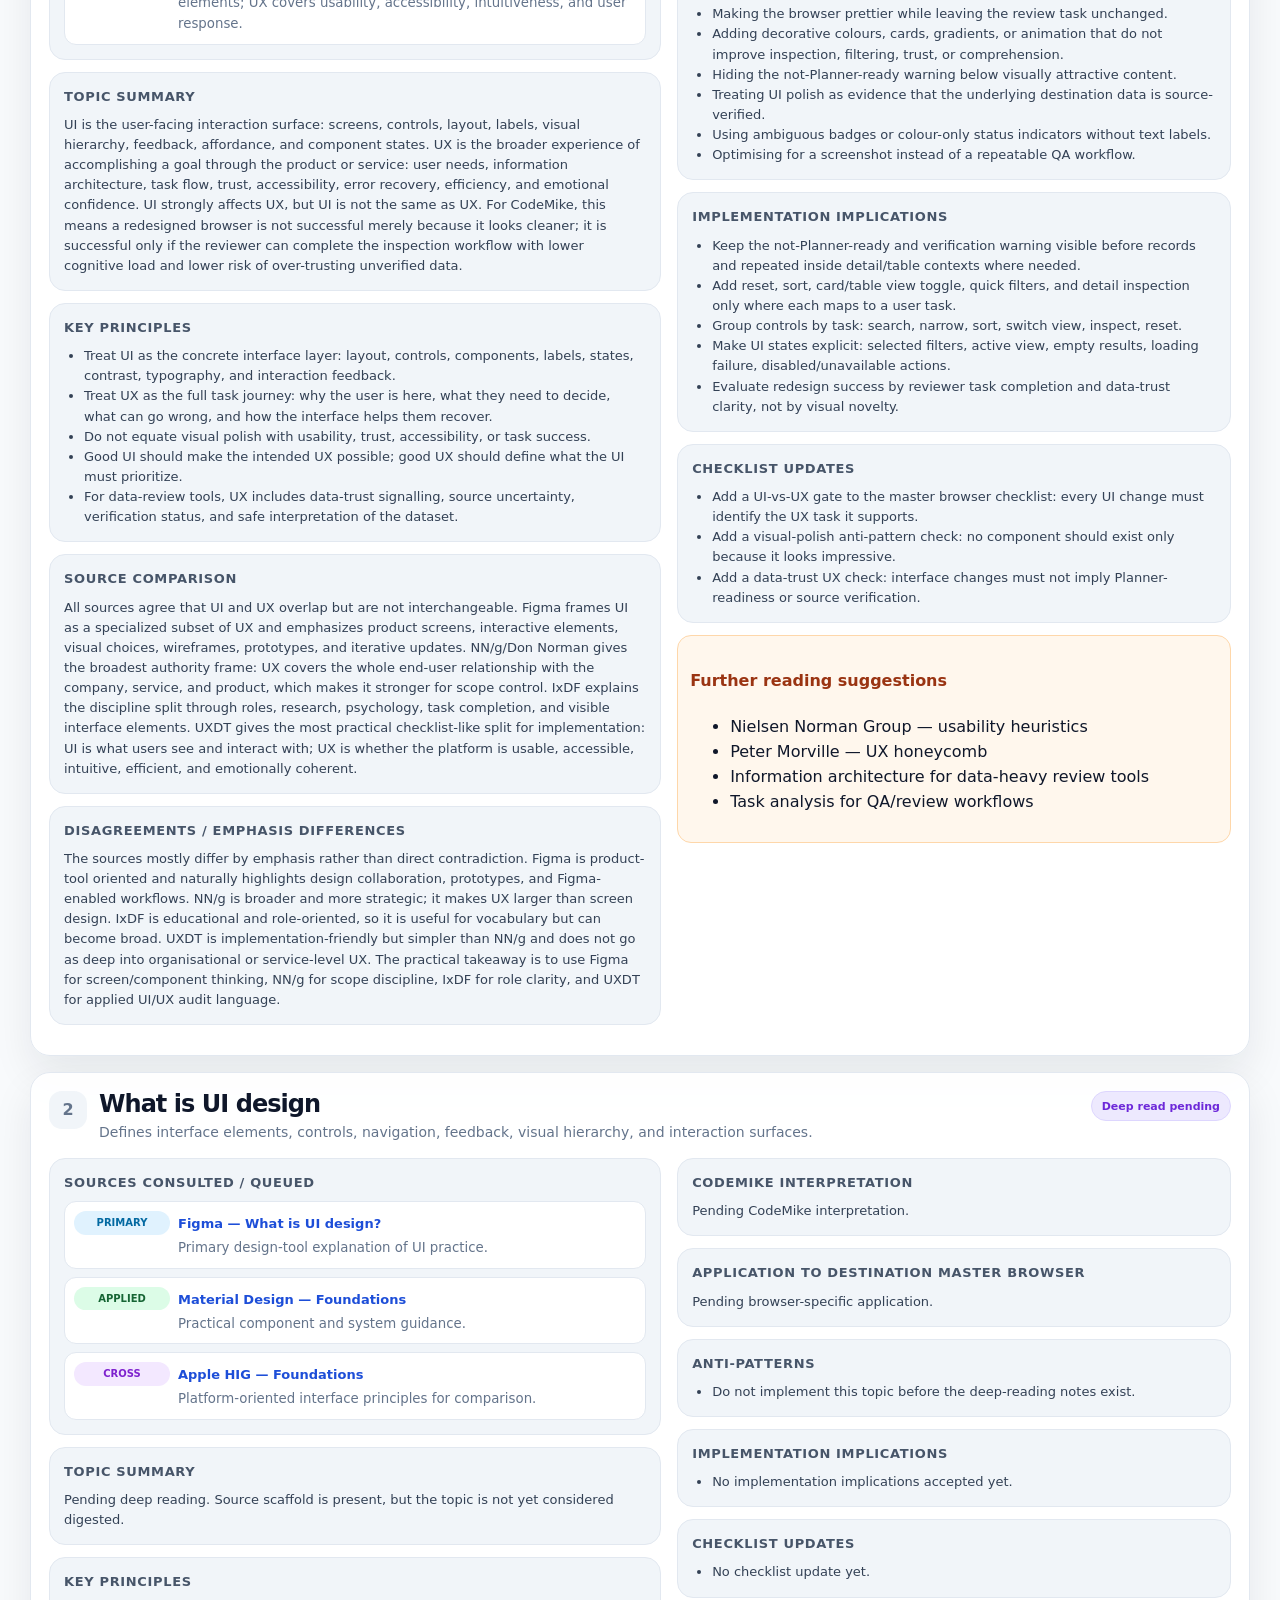
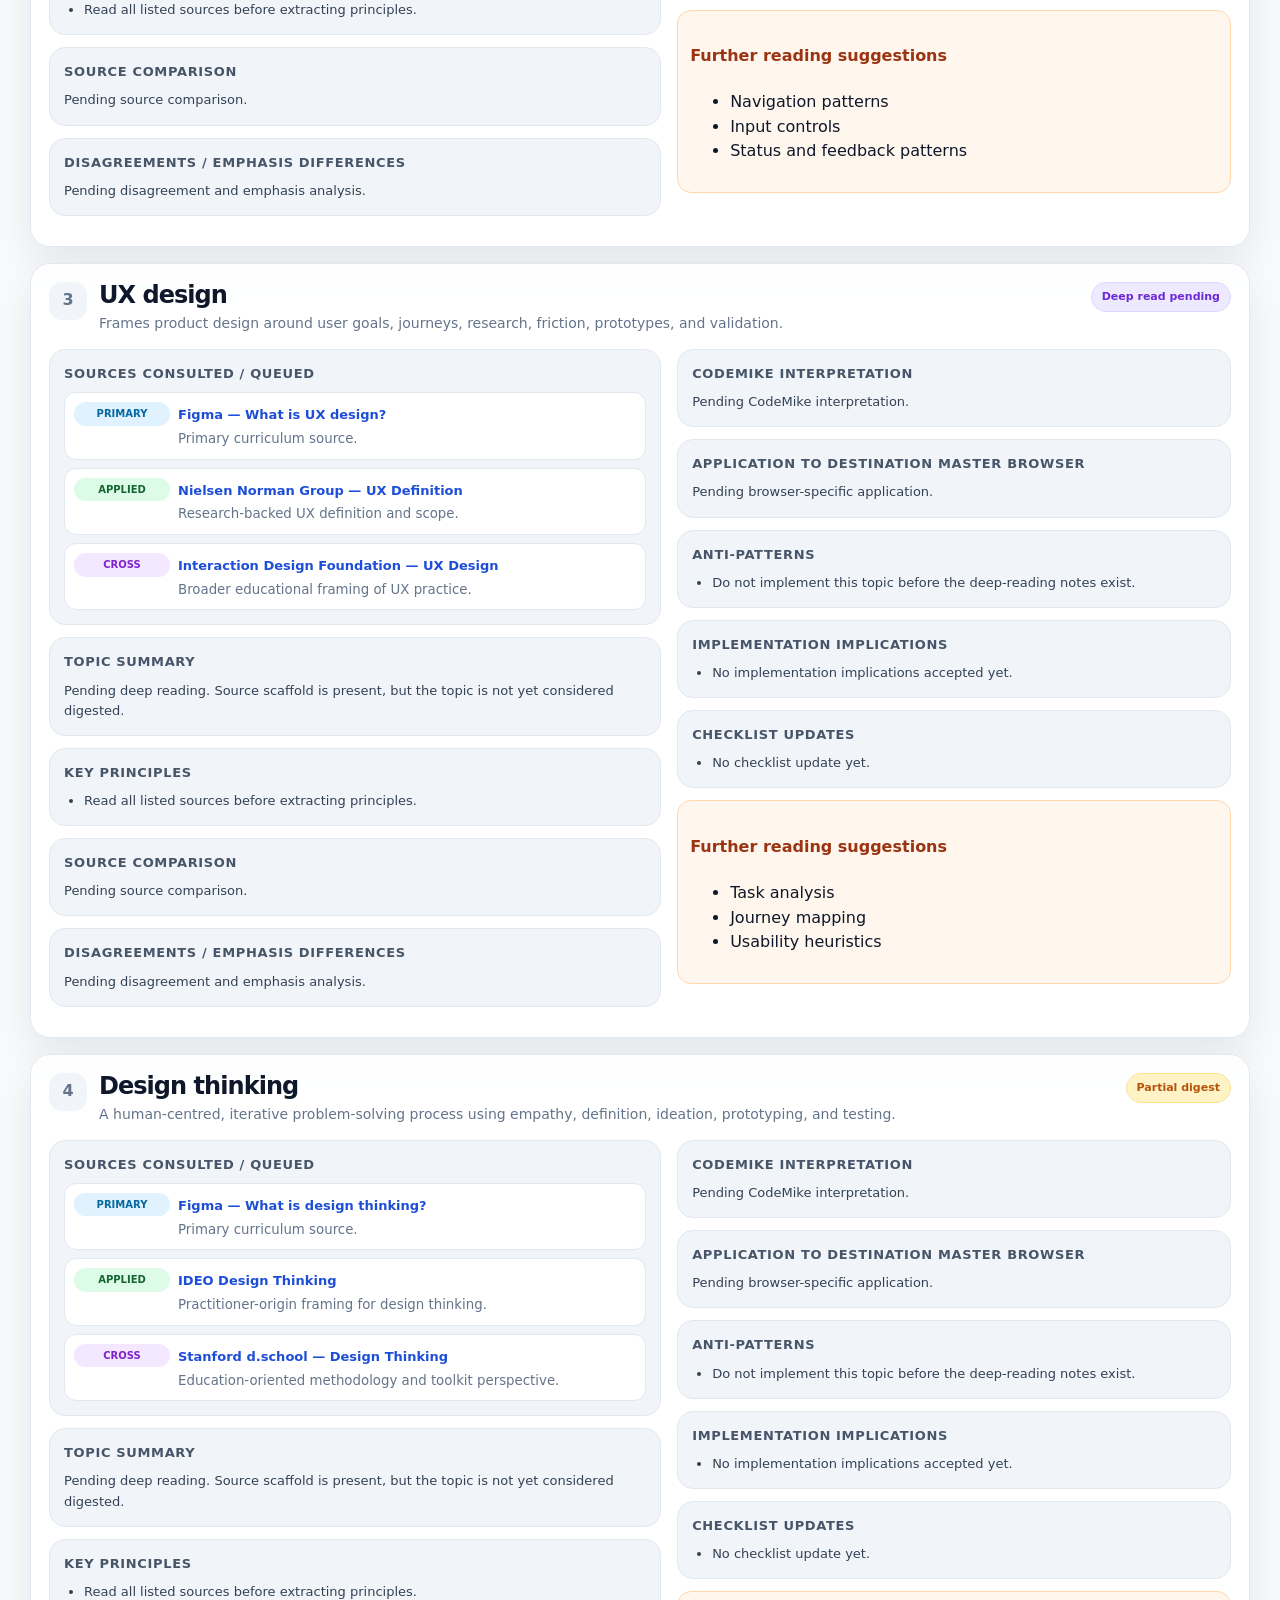
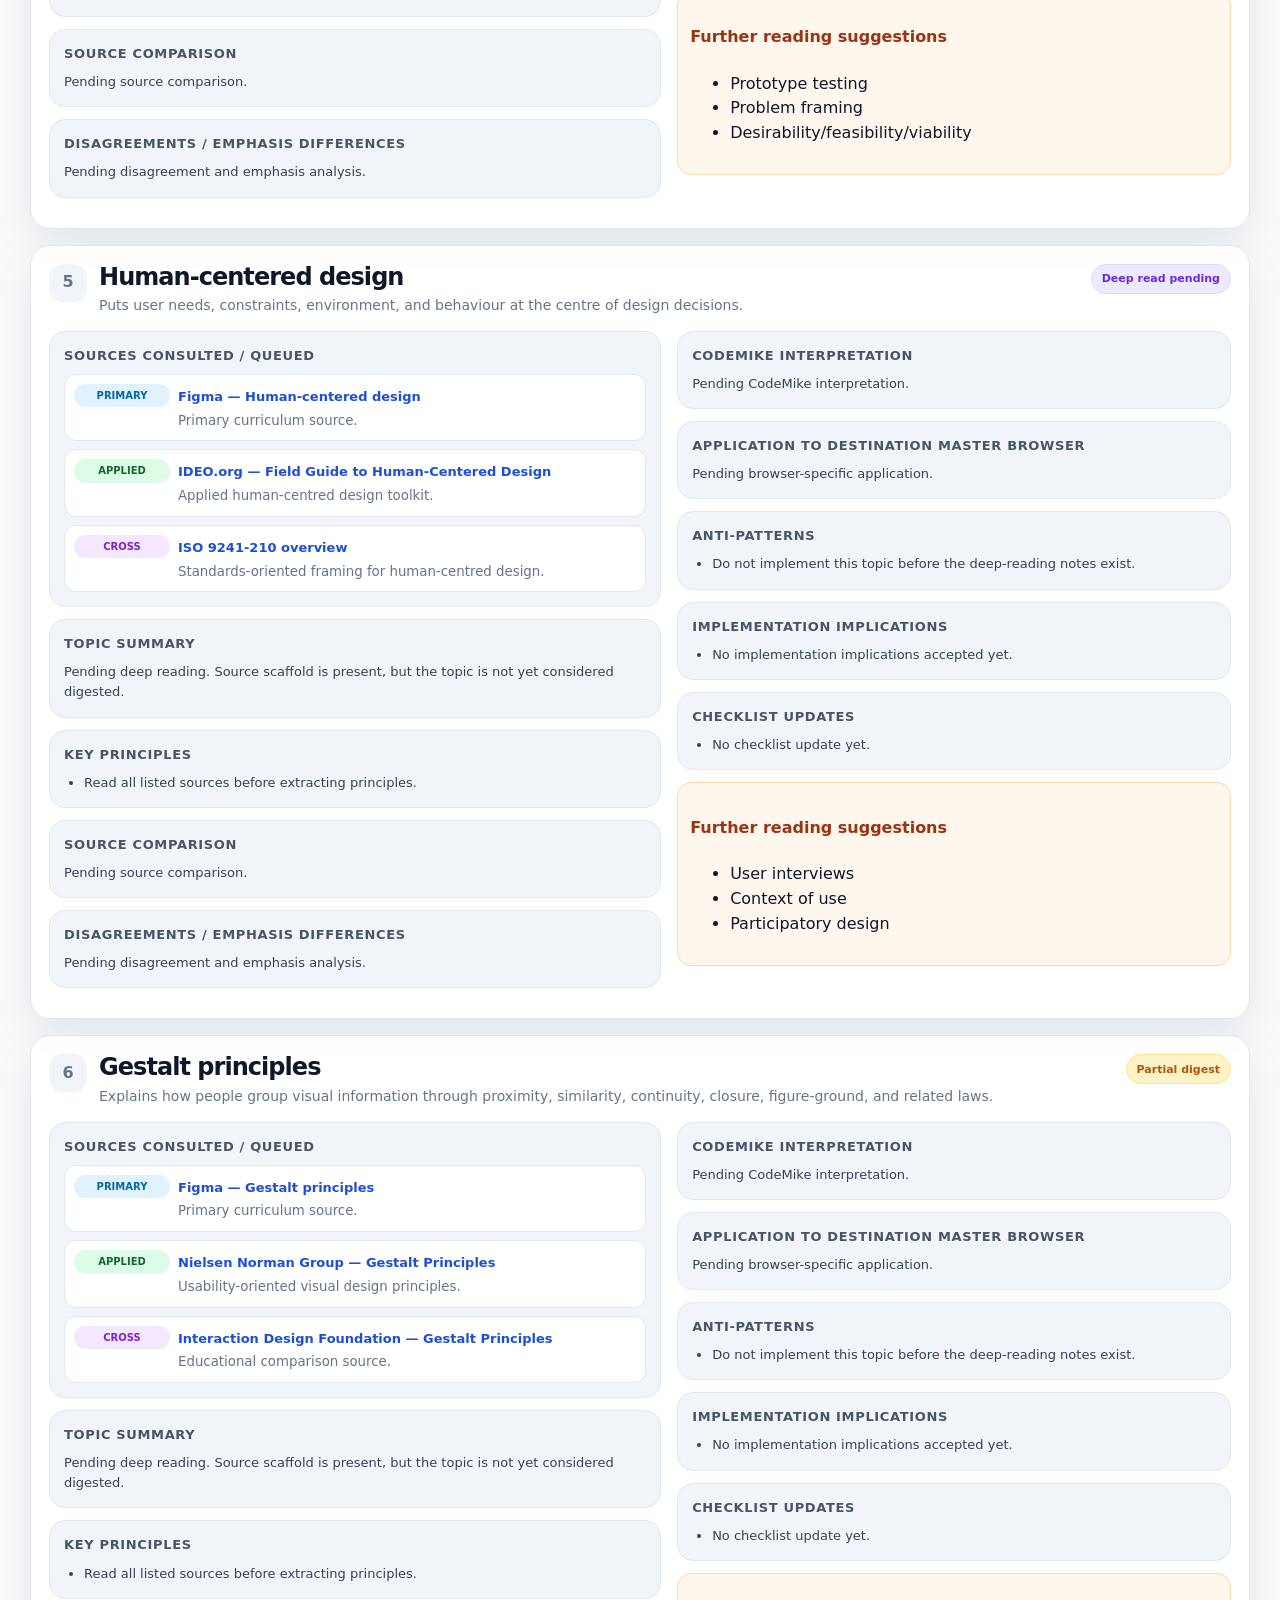
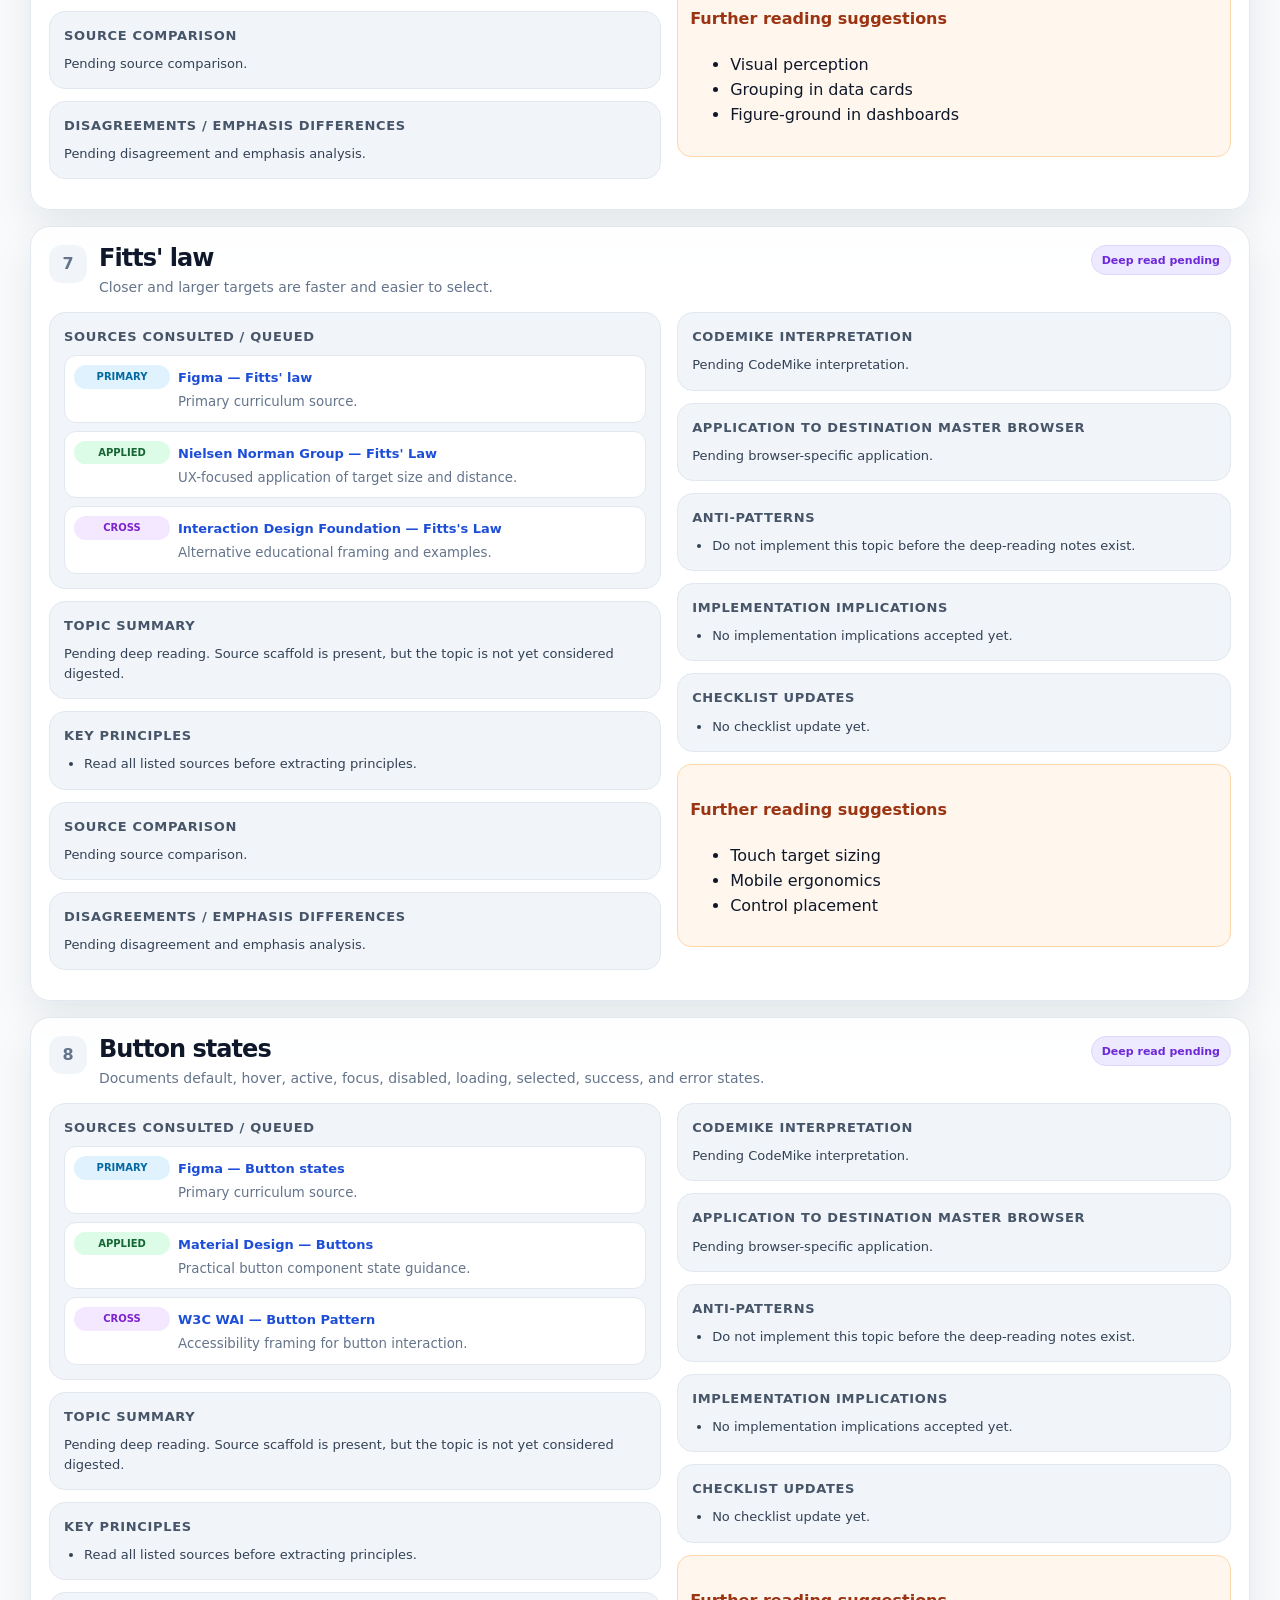
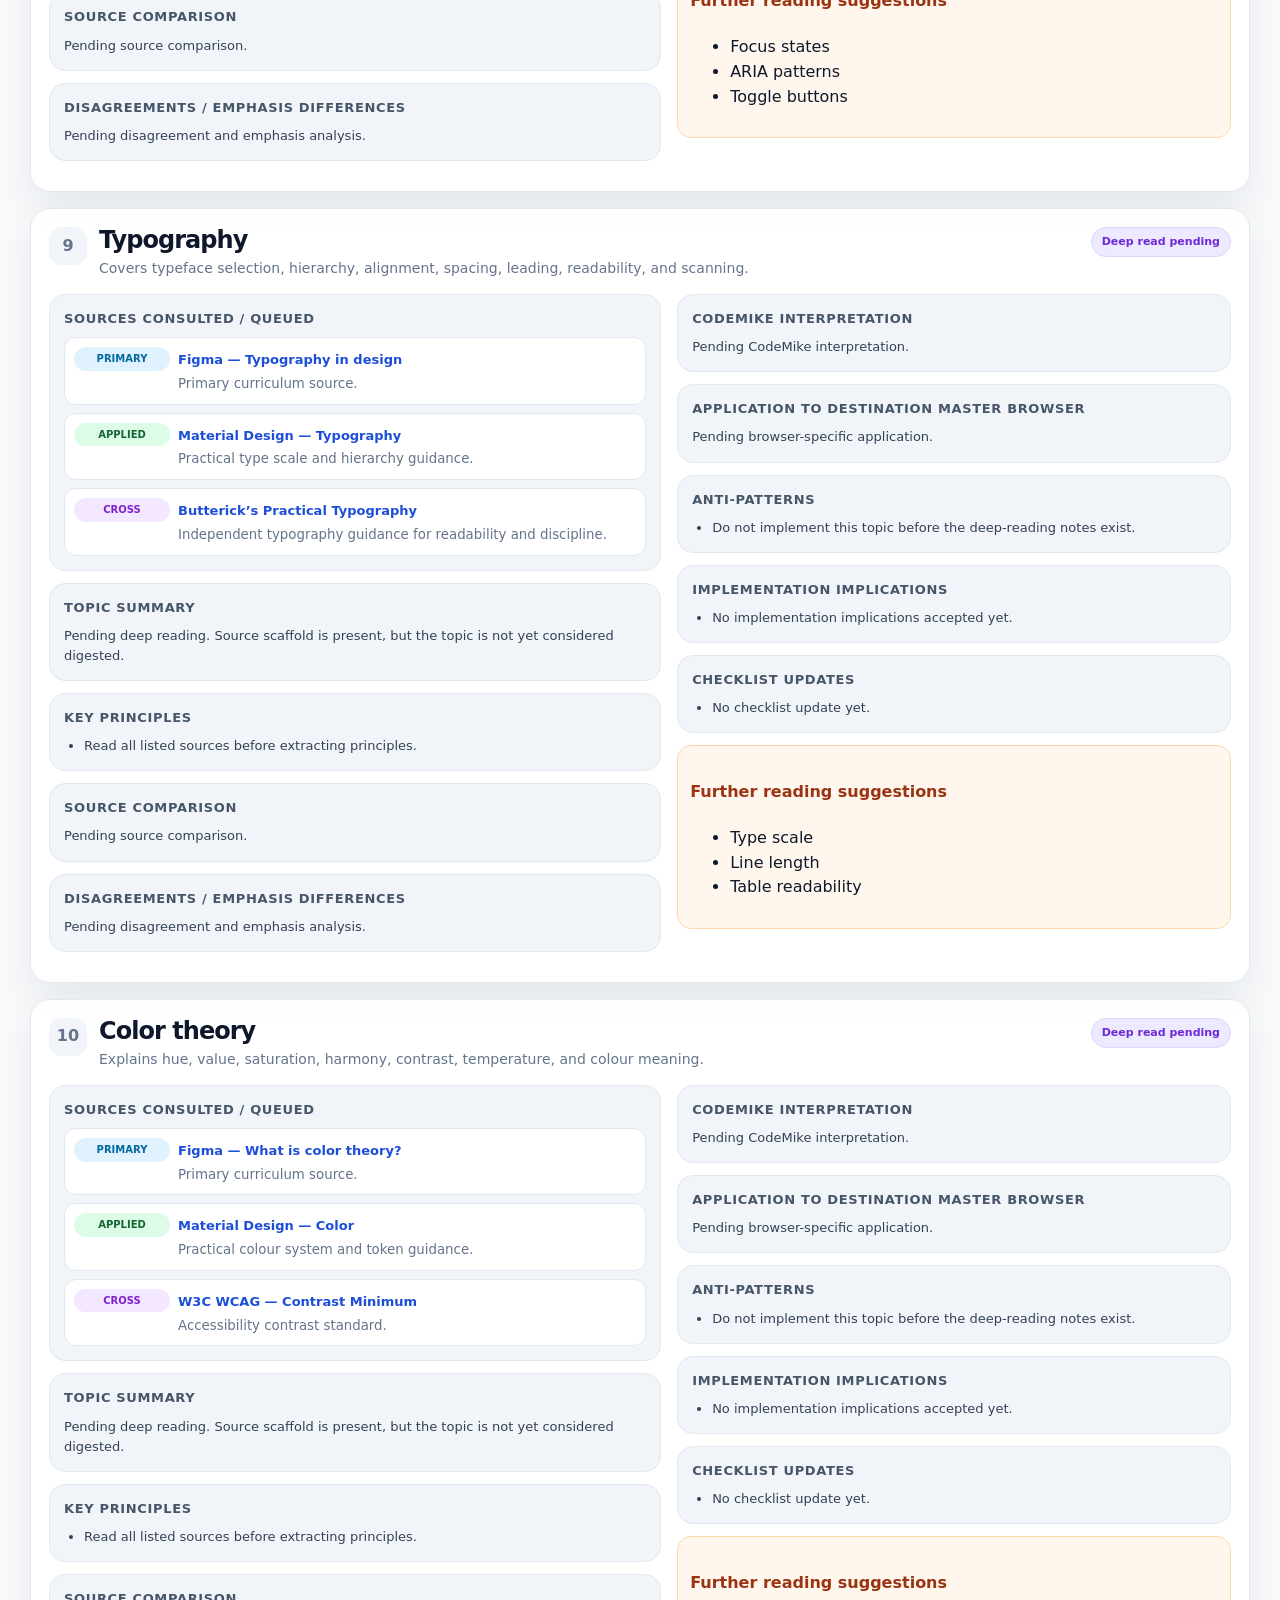
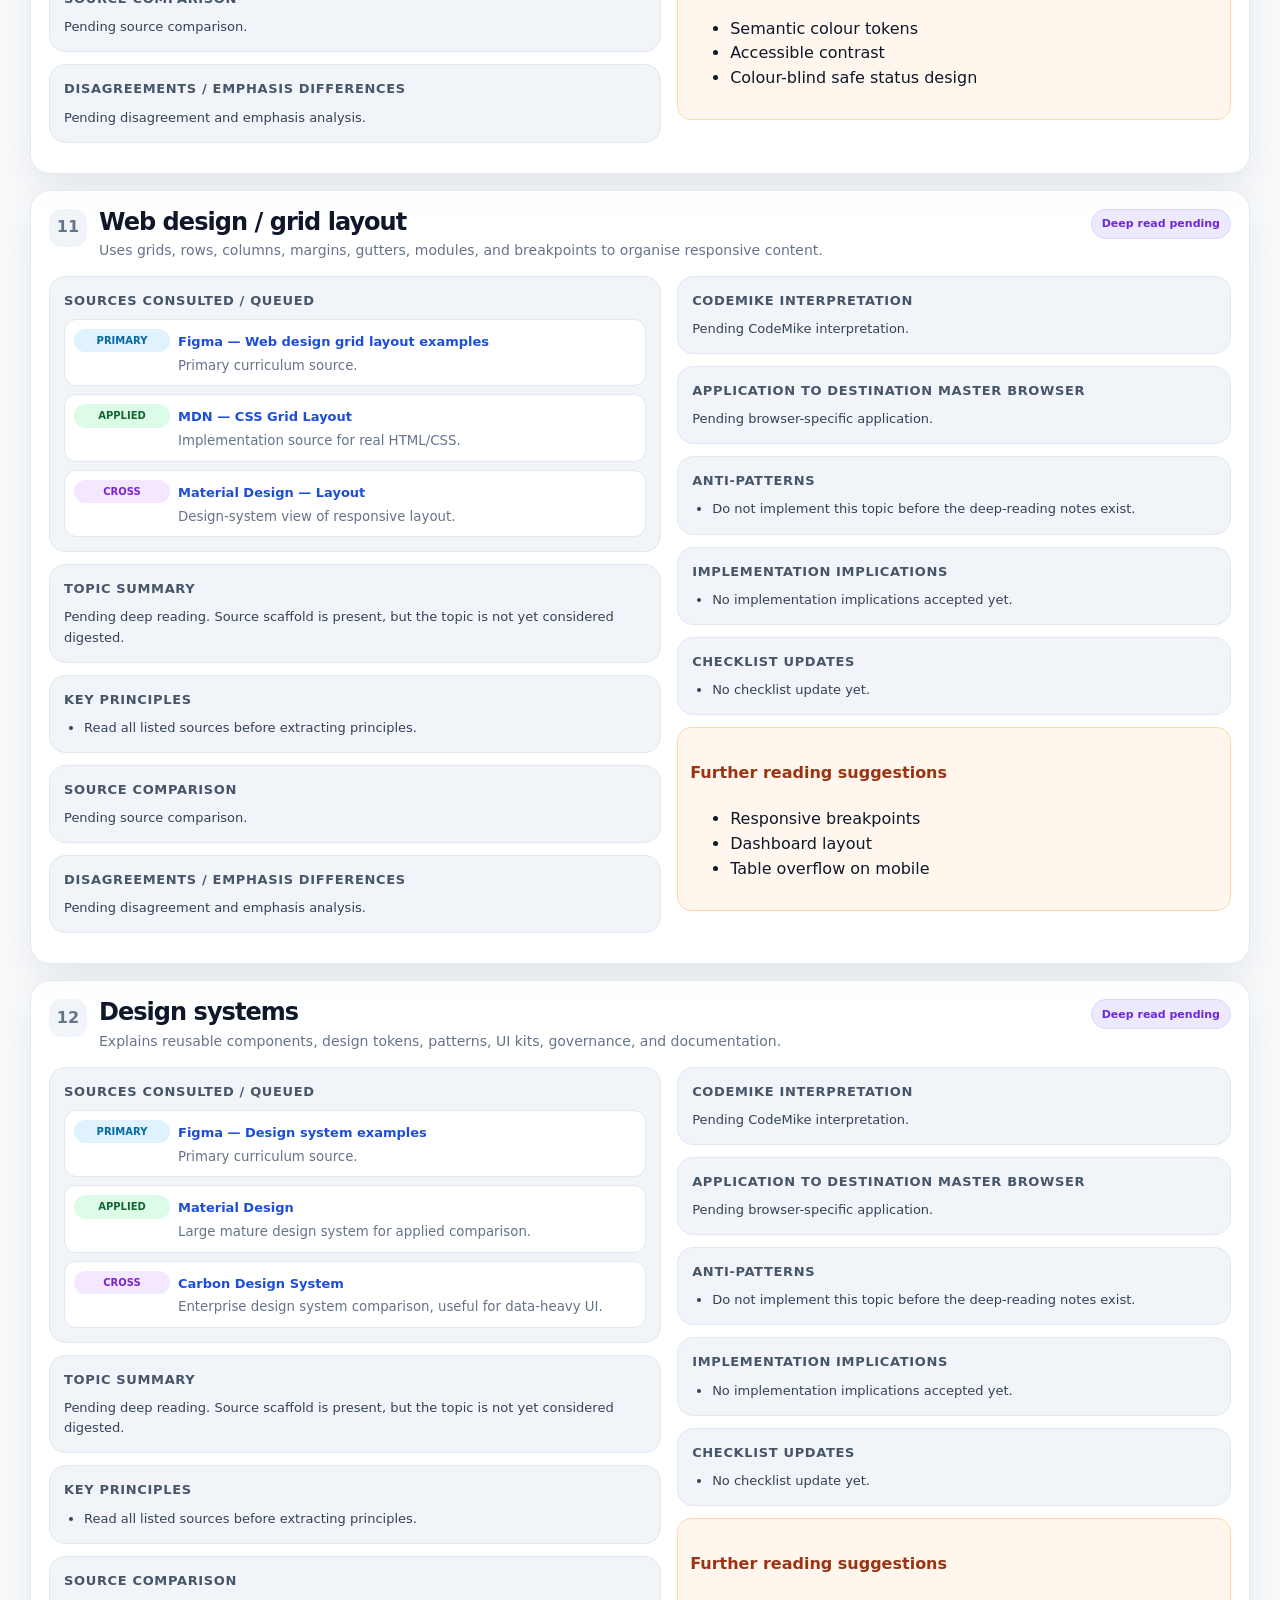
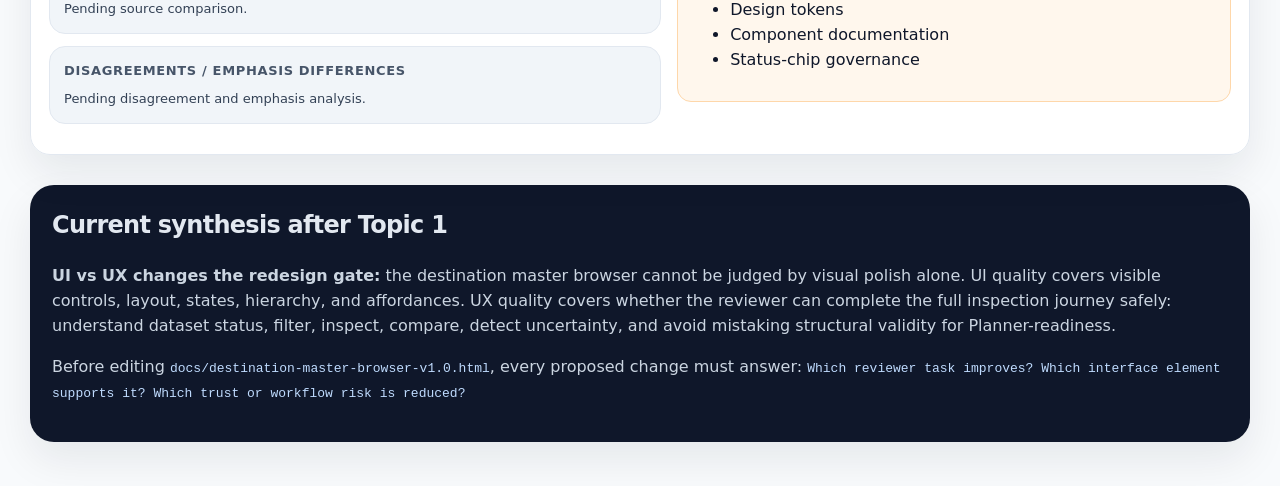
==== commit e1c219fe: "Destination Master Browser v1.1 core implementation First of two PRs that ship Browser v1.1. PR A bu" ====
--- a/docs/design-foundations-v1.html
+++ b/docs/design-foundations-v1.html
@@ -189,7 +189,7 @@
     <section class="decision">
       <h2>Current synthesis after Topic 1</h2>
       <p><strong>UI vs UX changes the redesign gate:</strong> the destination master browser cannot be judged by visual polish alone. UI quality covers visible controls, layout, states, hierarchy, and affordances. UX quality covers whether the reviewer can complete the full inspection journey safely: understand dataset status, filter, inspect, compare, detect uncertainty, and avoid mistaking structural validity for Planner-readiness.</p>
-      <p>Before editing <code>docs/destination-master-browser-v1.html</code>, every proposed change must answer: <code>Which reviewer task improves? Which interface element supports it? Which trust or workflow risk is reduced?</code></p>
+      <p>Before editing <code>docs/destination-master-browser-v1.0.html</code>, every proposed change must answer: <code>Which reviewer task improves? Which interface element supports it? Which trust or workflow risk is reduced?</code></p>
     </section>
   </main>
 
